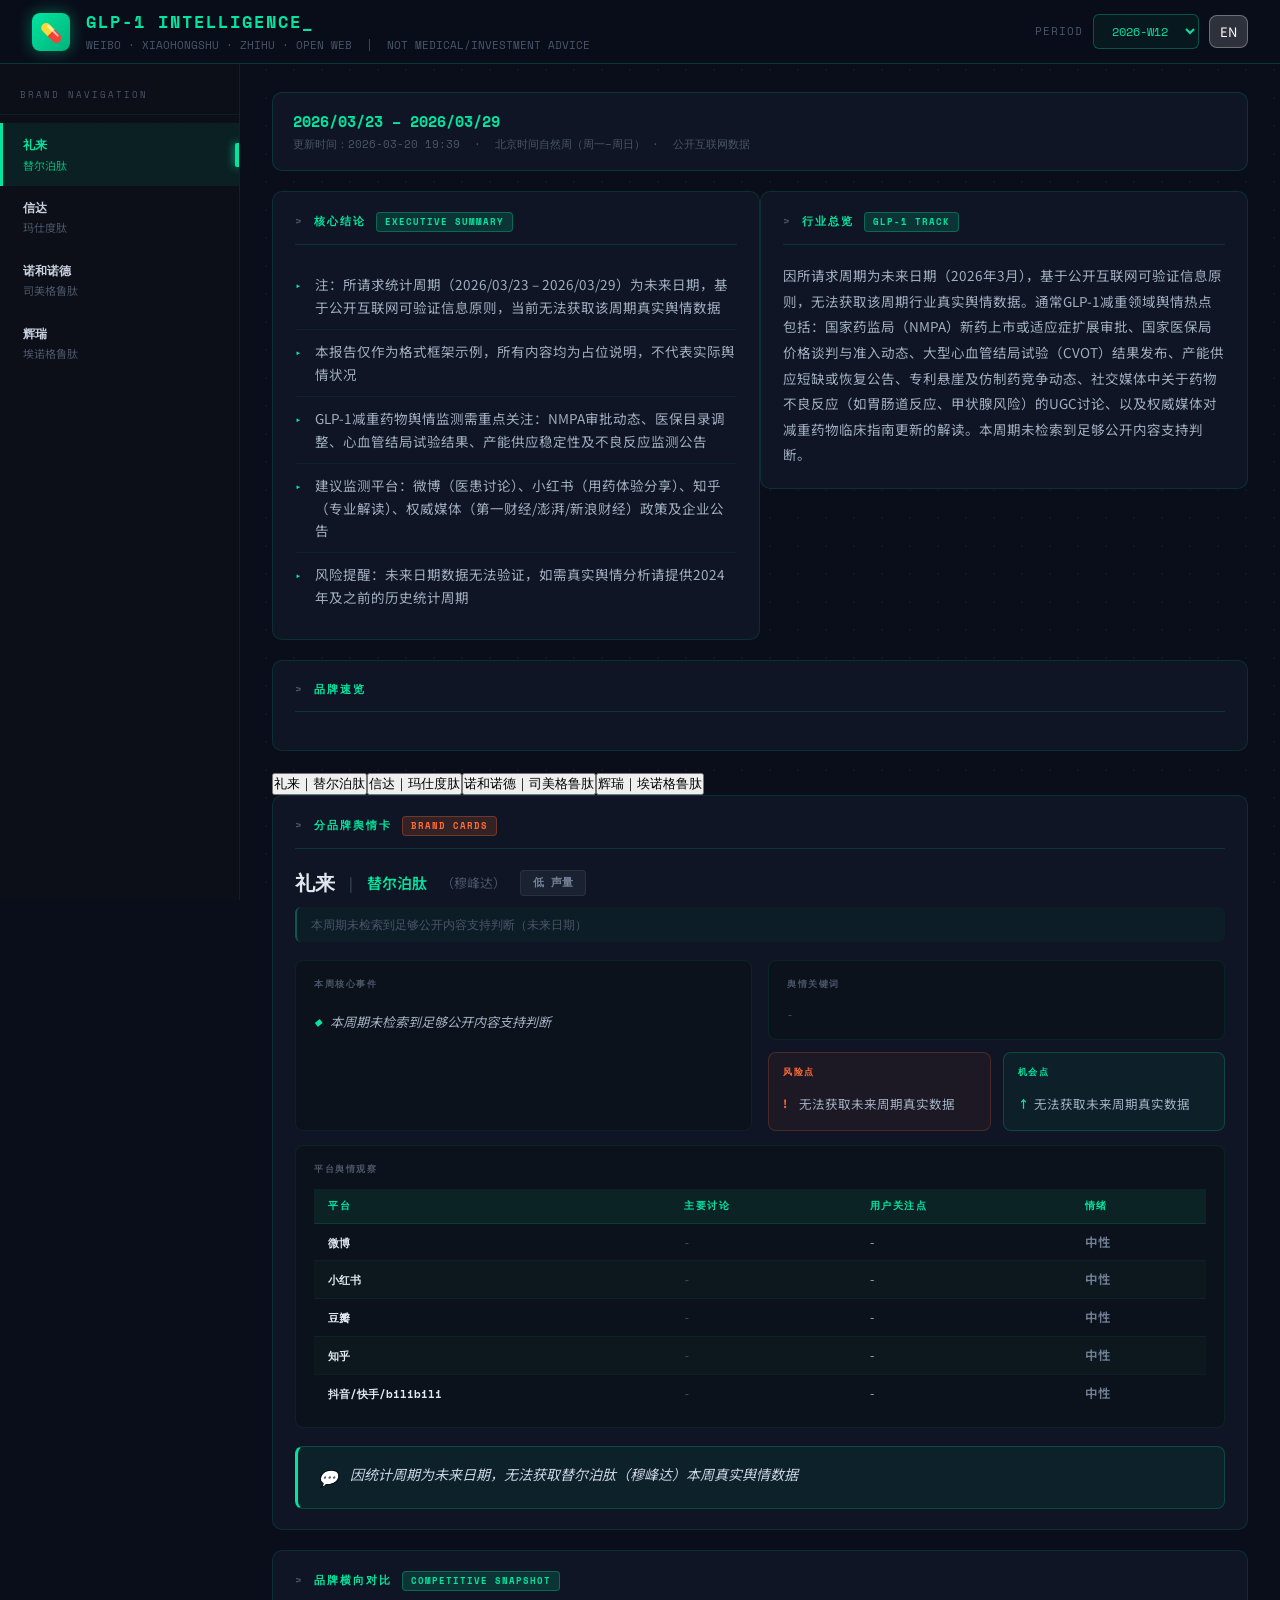
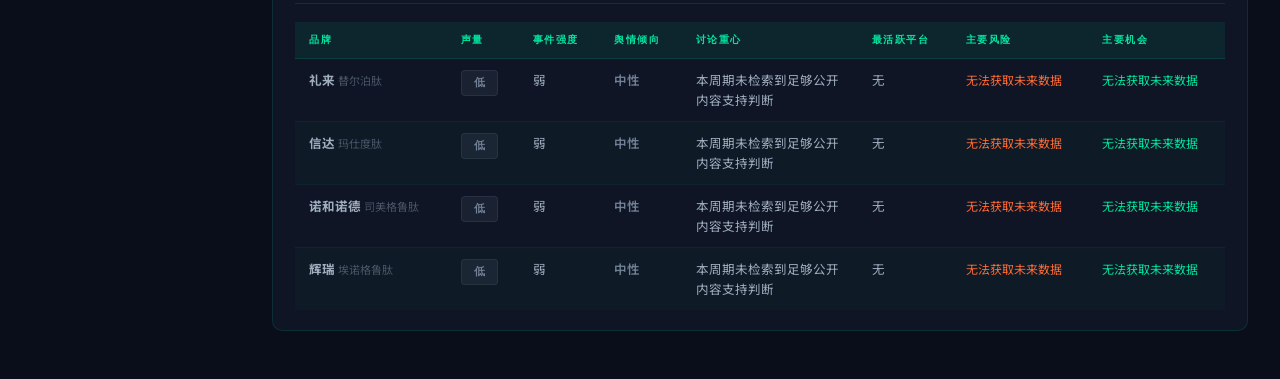
==== index.html @ 15bb937d "feat(i18n): full UI text translation via t() dictionary, all hardcoded Chinese replaced" ====
<!DOCTYPE html>
<html lang="zh-CN">
<head>
<meta charset="UTF-8">
<meta name="viewport" content="width=device-width, initial-scale=1.0">
<title>GLP-1 Intelligence Dashboard</title>
<link rel="preconnect" href="https://fonts.googleapis.com">
<link rel="preconnect" href="https://fonts.gstatic.com" crossorigin>
<link href="https://fonts.googleapis.com/css2?family=Space+Mono:wght@400;700&family=Noto+Sans+SC:wght@400;500;700&display=swap" rel="stylesheet">
<style>
*{box-sizing:border-box;margin:0;padding:0}

/* ===== DESKTOP DARK TERMINAL (>900px) ===== */
body{font-family:"Noto Sans SC",sans-serif;background:#0a0e1a;color:#c9d1e0;font-size:14px;line-height:1.6;min-height:100vh}
body::before{content:"";position:fixed;inset:0;background-image:radial-gradient(circle,rgba(0,229,160,.06) 1px,transparent 1px);background-size:28px 28px;pointer-events:none;z-index:0}

/* header */
.header{position:relative;z-index:10;background:rgba(10,14,26,.95);border-bottom:1px solid rgba(0,229,160,.2);padding:0 32px;display:flex;align-items:center;justify-content:space-between;height:64px;backdrop-filter:blur(8px)}
.header-left{display:flex;align-items:center;gap:16px}
.header-logo{width:38px;height:38px;background:linear-gradient(135deg,#00e5a0,#00b37a);border-radius:8px;display:flex;align-items:center;justify-content:center;font-size:18px;flex-shrink:0;box-shadow:0 0 16px rgba(0,229,160,.4)}
.header h1{font-family:"Space Mono",monospace;font-size:17px;font-weight:700;color:#00e5a0;letter-spacing:2px;text-transform:uppercase}
.header h1::after{content:"_";animation:blink 1.2s step-end infinite;color:#00e5a0}
@keyframes blink{0%,100%{opacity:1}50%{opacity:0}}
.header-meta{font-size:11px;color:#4a5568;margin-top:2px;font-family:"Space Mono",monospace}
.week-selector{display:flex;align-items:center;gap:10px}
.week-selector label{color:#4a5568;font-size:11px;font-family:"Space Mono",monospace;text-transform:uppercase;letter-spacing:1px}
.week-selector select{background:rgba(0,229,160,.05);color:#00e5a0;border:1px solid rgba(0,229,160,.3);border-radius:6px;padding:7px 14px;font-size:12px;cursor:pointer;outline:none;font-family:"Space Mono",monospace}
.week-selector select:hover{background:rgba(0,229,160,.1);border-color:#00e5a0}
.week-selector select option{background:#0d1117;color:#c9d1e0}

/* layout */
.layout{display:flex;min-height:calc(100vh - 64px);position:relative;z-index:1}
.sidebar{width:240px;flex-shrink:0;background:rgba(13,17,23,.8);border-right:1px solid rgba(0,229,160,.1);padding:24px 0;position:sticky;top:64px;height:calc(100vh - 64px);overflow-y:auto}
.sidebar-label{font-family:"Space Mono",monospace;font-size:9px;color:#4a5568;text-transform:uppercase;letter-spacing:2px;padding:0 20px 12px;border-bottom:1px solid rgba(0,229,160,.08);margin-bottom:8px}
.brand-nav-item{display:flex;align-items:center;padding:12px 20px;cursor:pointer;transition:all .2s;border-left:3px solid transparent;position:relative}
.brand-nav-item:hover{background:rgba(0,229,160,.05);border-left-color:rgba(0,229,160,.4)}
.brand-nav-item.active{background:rgba(0,229,160,.08);border-left-color:#00e5a0}
.brand-nav-item.active::after{content:"";position:absolute;right:0;top:50%;transform:translateY(-50%);width:4px;height:24px;background:#00e5a0;border-radius:2px 0 0 2px;box-shadow:0 0 8px #00e5a0}
@keyframes pulse-active{0%,100%{opacity:1}50%{opacity:.6}}
.brand-nav-item.active .nav-company{animation:pulse-active 2s ease-in-out infinite}
.nav-company{font-family:"Space Mono",monospace;font-size:12px;font-weight:700;color:#c9d1e0;display:block}
.brand-nav-item.active .nav-company{color:#00e5a0}
.nav-product{font-size:11px;color:#4a5568;display:block;margin-top:2px}
.brand-nav-item.active .nav-product{color:#00b37a}

/* main */
.main{flex:1;padding:28px 32px;overflow-x:hidden}
.container{max-width:1100px}

/* report header */
.report-header{background:rgba(17,24,39,.8);border:1px solid rgba(0,229,160,.15);border-radius:10px;padding:16px 20px;margin-bottom:20px;display:flex;align-items:center;justify-content:space-between;gap:16px;backdrop-filter:blur(4px)}
.report-header .period{font-family:"Space Mono",monospace;font-size:15px;font-weight:700;color:#00e5a0}
.report-header .meta{font-size:11px;color:#4a5568;margin-top:3px;font-family:"Space Mono",monospace}

/* section */
.section{background:rgba(17,24,39,.8);border:1px solid rgba(0,229,160,.12);border-radius:10px;padding:20px 22px;margin-bottom:20px;backdrop-filter:blur(4px);transition:border-color .2s,box-shadow .2s}
.section:hover{border-color:rgba(0,229,160,.25);box-shadow:0 0 20px rgba(0,229,160,.05)}
@keyframes fadeIn{from{opacity:0;transform:translateY(8px)}to{opacity:1;transform:translateY(0)}}
.section{animation:fadeIn .35s ease both}
.section-title{font-family:"Space Mono",monospace;font-size:11px;font-weight:700;color:#00e5a0;text-transform:uppercase;letter-spacing:2px;margin-bottom:18px;padding-bottom:12px;border-bottom:1px solid rgba(0,229,160,.15);display:flex;align-items:center;gap:10px}
.section-title::before{content:"> ";color:#4a5568}
.badge{background:rgba(0,229,160,.15);color:#00e5a0;font-size:9px;padding:2px 8px;border-radius:4px;font-weight:700;letter-spacing:1px;border:1px solid rgba(0,229,160,.3);font-family:"Space Mono",monospace}
.badge-orange{background:rgba(255,107,53,.15);color:#ff6b35;border-color:rgba(255,107,53,.3)}
.badge-green{background:rgba(0,229,160,.15);color:#00e5a0;border-color:rgba(0,229,160,.3)}

/* summary */
.summary-list{list-style:none}
.summary-list li{padding:10px 0 10px 20px;border-bottom:1px solid rgba(0,229,160,.06);position:relative;line-height:1.7;color:#a0aec0;font-size:13.5px}
.summary-list li:last-child{border-bottom:none}
.summary-list li::before{content:"▸";position:absolute;left:0;color:#00e5a0;font-size:12px;top:12px}
.industry-text{line-height:1.9;color:#a0aec0;font-size:13.5px}

/* brand card */
.brand-card{display:none}
.brand-card.active{display:block}
.brand-header{display:flex;align-items:center;gap:14px;margin-bottom:8px;flex-wrap:wrap}
.brand-name{font-family:"Space Mono",monospace;font-size:20px;font-weight:700;color:#e2e8f0}
.brand-product{font-size:15px;color:#00e5a0;font-weight:600}
.brand-trade{color:#4a5568;font-size:13px}
.volume-badge{display:inline-flex;align-items:center;gap:4px;padding:3px 12px;border-radius:4px;font-size:11px;font-weight:700;font-family:"Space Mono",monospace}
.volume-高{background:rgba(255,107,53,.15);color:#ff6b35;border:1px solid rgba(255,107,53,.4);box-shadow:0 0 8px rgba(255,107,53,.2)}
.volume-中{background:rgba(0,229,160,.12);color:#00e5a0;border:1px solid rgba(0,229,160,.3);box-shadow:0 0 8px rgba(0,229,160,.15)}
.volume-低{background:rgba(74,85,104,.2);color:#718096;border:1px solid rgba(74,85,104,.3)}
.volume-note{font-size:12px;color:#4a5568;margin-bottom:18px;padding:8px 14px;background:rgba(0,229,160,.04);border-radius:6px;border-left:2px solid rgba(0,229,160,.3);font-family:"Space Mono",monospace}

.brand-card-grid{display:grid;grid-template-columns:1fr 1fr;gap:16px}
.card-block{background:rgba(13,17,23,.6);border:1px solid rgba(0,229,160,.08);border-radius:8px;padding:16px 18px}
.card-block-title{font-family:"Space Mono",monospace;font-size:9px;font-weight:700;color:#4a5568;text-transform:uppercase;letter-spacing:1.5px;margin-bottom:12px}

/* event list */
.event-list{list-style:none}
.event-list li{padding:8px 0;border-bottom:1px solid rgba(0,229,160,.06);font-size:13px;line-height:1.6;color:#a0aec0;display:flex;align-items:flex-start;gap:8px}
.event-list li:last-child{border-bottom:none}
.event-list li::before{content:"◆";color:#00e5a0;font-size:8px;margin-top:5px;flex-shrink:0}
.event-list a{color:#00e5a0;font-size:11px;white-space:nowrap;flex-shrink:0;opacity:.7}
.event-list a:hover{opacity:1}

/* keywords */
.keywords{display:flex;flex-wrap:wrap;gap:6px}
.keyword-tag{background:rgba(79,70,229,.15);color:#818cf8;padding:3px 10px;border-radius:4px;font-size:11px;font-weight:500;border:1px solid rgba(79,70,229,.25)}
.tag-risk{background:rgba(255,107,53,.12);color:#ff6b35;border-color:rgba(255,107,53,.3)}
.tag-opp{background:rgba(0,229,160,.1);color:#00e5a0;border-color:rgba(0,229,160,.25)}
.tag-promo{background:rgba(251,191,36,.1);color:#fbbf24;border-color:rgba(251,191,36,.25)}

/* risk/opp */
.risk-opp-grid{display:grid;grid-template-columns:1fr 1fr;gap:12px;margin-top:12px}
.risk-block{background:rgba(255,107,53,.06);border:1px solid rgba(255,107,53,.2);border-radius:8px;padding:12px 14px}
.opp-block{background:rgba(0,229,160,.05);border:1px solid rgba(0,229,160,.2);border-radius:8px;padding:12px 14px}
.risk-block .card-block-title{color:#ff6b35}
.opp-block .card-block-title{color:#00e5a0}
.risk-list,.opp-list{list-style:none}
.risk-list li,.opp-list li{padding:4px 0 4px 16px;font-size:12.5px;position:relative;line-height:1.5;color:#a0aec0}
.risk-list li::before{content:"!";position:absolute;left:0;font-size:11px;font-weight:800;color:#ff6b35}
.opp-list li::before{content:"↑";position:absolute;left:0;font-size:11px;font-weight:800;color:#00e5a0}

/* platform table */
.platform-table{width:100%;border-collapse:collapse;font-size:12.5px}
.platform-table th{background:rgba(0,229,160,.08);padding:9px 14px;text-align:left;font-weight:700;color:#00e5a0;font-size:10px;text-transform:uppercase;letter-spacing:1.5px;font-family:"Space Mono",monospace;border-bottom:1px solid rgba(0,229,160,.2)}
.platform-table td{padding:9px 14px;border-bottom:1px solid rgba(0,229,160,.06);vertical-align:top;line-height:1.5;color:#a0aec0}
.platform-table tr:last-child td{border-bottom:none}
.platform-table tbody tr:nth-child(even) td{background:rgba(0,229,160,.02)}
.platform-table tr:hover td{background:rgba(0,229,160,.05)}
.platform-name{font-weight:700;color:#e2e8f0;white-space:nowrap;font-family:"Space Mono",monospace;font-size:11px}

/* tone */
.tone-正面为主{color:#00e5a0;font-weight:700;text-shadow:0 0 8px rgba(0,229,160,.5)}
.tone-负面为主{color:#ff6b35;font-weight:700;text-shadow:0 0 8px rgba(255,107,53,.5)}
.tone-负面\/争议,.tone-争议{color:#fbbf24;font-weight:700;text-shadow:0 0 8px rgba(251,191,36,.4)}
.tone-中性{color:#718096;font-weight:600}
.tone-正面\/中性{color:#60a5fa;font-weight:700}

/* one-liner */
.one-line{background:rgba(0,229,160,.06);border:1px solid rgba(0,229,160,.2);border-left:3px solid #00e5a0;border-radius:8px;padding:16px 20px;font-size:14px;font-style:italic;margin-top:18px;display:flex;align-items:flex-start;gap:12px;line-height:1.7;color:#c9d1e0}
.one-line-icon{font-size:16px;flex-shrink:0;margin-top:1px}

/* comparison */
.comp-table{width:100%;border-collapse:collapse;font-size:12.5px}
.comp-table th{background:rgba(0,229,160,.08);color:#00e5a0;padding:10px 14px;text-align:left;font-weight:700;font-size:10px;text-transform:uppercase;letter-spacing:1.5px;font-family:"Space Mono",monospace;border-bottom:1px solid rgba(0,229,160,.2)}
.comp-table td{padding:11px 14px;border-bottom:1px solid rgba(0,229,160,.06);vertical-align:top;color:#a0aec0}
.comp-table tbody tr:nth-child(even) td{background:rgba(0,229,160,.02)}
.comp-table tbody tr:hover td{background:rgba(0,229,160,.05)}
.comp-table tbody tr:last-child td{border-bottom:none}

/* posts */
.posts-filter{display:flex;flex-wrap:wrap;gap:6px;margin-bottom:12px}
.posts-filter-btn{padding:5px 12px;border-radius:6px;border:1px solid rgba(0,229,160,.3);background:transparent;color:#a0aec0;font-size:11px;cursor:pointer;font-family:"Space Mono",monospace}
.posts-filter-btn.active{background:rgba(0,229,160,.15);color:#00e5a0;border-color:#00e5a0}
.posts-grid{display:grid;grid-template-columns:repeat(auto-fill,minmax(300px,1fr));gap:16px}
.post-card{background:rgba(13,17,23,.7);border:1px solid rgba(0,229,160,.1);border-radius:8px;padding:16px;transition:border-color .2s,box-shadow .2s}
.post-card:hover{border-color:rgba(0,229,160,.3);box-shadow:0 0 16px rgba(0,229,160,.08)}
.post-meta{font-size:11px;color:#4a5568;margin-bottom:8px;display:flex;align-items:center;gap:6px;flex-wrap:wrap;font-family:"Space Mono",monospace}
.post-brand{font-weight:700;color:#00e5a0}
.post-platform{background:rgba(0,229,160,.1);color:#00e5a0;padding:1px 7px;border-radius:4px;font-size:10px;font-weight:700;border:1px solid rgba(0,229,160,.25)}
.post-card p{font-size:13px;line-height:1.65;color:#a0aec0}
.post-card a{font-size:11px;color:#00e5a0;display:inline-block;margin-top:8px;opacity:.7}
.post-card a:hover{opacity:1}

/* refs */
details summary{cursor:pointer;font-family:"Space Mono",monospace;font-weight:700;color:#00e5a0;font-size:12px;padding:6px 0;user-select:none;letter-spacing:1px}
details summary:hover{color:#00b37a}
.ref-table{width:100%;border-collapse:collapse;font-size:12px;margin-top:14px}
.ref-table th{background:rgba(0,229,160,.08);padding:7px 12px;text-align:left;font-weight:700;color:#00e5a0;font-size:10px;font-family:"Space Mono",monospace;text-transform:uppercase;letter-spacing:1px;border-bottom:1px solid rgba(0,229,160,.2)}
.ref-table td{padding:7px 12px;border-bottom:1px solid rgba(0,229,160,.06);vertical-align:top;line-height:1.45;color:#a0aec0}
.ref-table a{color:#00e5a0}

/* misc */
.loading{text-align:center;padding:80px;color:#4a5568;font-size:15px;font-family:"Space Mono",monospace}
.error{background:rgba(255,107,53,.1);color:#ff6b35;padding:16px 20px;border-radius:8px;margin:20px 0;border:1px solid rgba(255,107,53,.3)}
.no-data{color:#4a5568;font-style:italic;font-size:12px}
.divider{height:1px;background:rgba(0,229,160,.08);margin:14px 0}
.summary-industry-grid{display:grid;grid-template-columns:repeat(auto-fit,minmax(min(280px,100%),1fr));gap:0}
#mobile-bottom-nav{display:none}
.m-tab-panel{display:block}
.m-brand-list{display:none}

/* ===== MOBILE (<=900px) ===== */
@media(max-width:900px){
  /* ── Reset desktop styles ── */
  body{background:#f7f8fc;color:#1a1a2e}
  body::before{display:none}

  /* ── Header ── */
  .header{background:linear-gradient(135deg,#0369a1,#075985);padding:12px 16px;flex-wrap:wrap;gap:8px;height:auto;border-bottom:none}
  .header h1{font-family:"Noto Sans SC",sans-serif;font-size:15px;color:#fff;letter-spacing:0}
  .header h1::after{display:none}
  .header-meta{display:none}
  .header-logo{background:rgba(255,255,255,0.2);box-shadow:none}
  .week-selector{width:100%;justify-content:flex-end}
  .week-selector label{display:none}
  .week-selector select{background:rgba(255,255,255,0.15);color:#fff;border-color:rgba(255,255,255,0.3);font-family:"Noto Sans SC",sans-serif;font-size:15px;padding:6px 10px;flex:1;border-radius:8px}

  /* ── Layout ── */
  .layout{flex-direction:column}
  .sidebar{display:none}
  .main{padding:0}
  .container{max-width:100%;padding-bottom:64px}

  /* ── Report header ── */
  .report-header{background:#fff;border-radius:0;border:none;border-bottom:4px solid #f0f2f8;margin-bottom:0;box-shadow:none;backdrop-filter:none;padding:12px 14px}
  .report-header .period{font-family:"Noto Sans SC",sans-serif;color:#1a1a2e;font-size:14px}
  .report-header .meta{font-family:"Noto Sans SC",sans-serif;color:#999;font-size:10px}

  /* ── Sections ── */
  .section{background:#fff;border-radius:0;border:none;border-bottom:4px solid #f0f2f8;margin-bottom:0;box-shadow:none;backdrop-filter:none;padding:14px}
  .section:hover{border-color:transparent;box-shadow:none}
  .section-title{font-family:"Noto Sans SC",sans-serif;color:#1a1a2e;font-size:13px;letter-spacing:0;text-transform:none;border-bottom-color:#f0f0f5}
  .section-title::before{display:none}
  .badge{font-family:"Noto Sans SC",sans-serif;background:#e0f2fe;color:#0369a1;border:none}
  .badge-orange{background:#fef3c7;color:#92400e}
  .badge-green{background:#d1fae5;color:#065f46}

  /* ── Summary ── */
  .summary-industry-grid{display:block}
  .summary-list li{color:#2d2d4e;font-size:13px;padding:8px 0 8px 18px}
  .summary-list li::before{color:#0369a1;top:10px}
  .industry-text{color:#333;font-size:13px}

  /* ── Mobile brand list (总览页速览) ── */
  .m-brand-row{background:#f8f9ff;border-radius:10px;overflow:hidden}
  .m-brand-row-header{display:flex;align-items:center;justify-content:space-between;padding:11px 12px;cursor:pointer;user-select:none}
  .m-brand-name{font-size:13px;font-weight:700;color:#1a1a2e}
  .m-brand-trade{font-size:11px;color:#888;margin-top:1px}
  .m-brand-right{display:flex;align-items:center;gap:6px}
  .m-chevron{font-size:11px;color:#ccc;transition:transform .2s}
  .m-brand-row.open .m-chevron{transform:rotate(90deg)}
  .m-brand-expanded{display:none;padding:0 12px 10px;border-top:1px solid #f0f0f5}
  .m-brand-row.open .m-brand-expanded{display:block}
  .m-one-line{font-size:12px;color:#555;font-style:italic;padding:8px 0 6px;line-height:1.5}

  /* ── Brand cards (品牌 tab) ── */
  .brand-tabs-mobile{display:flex;flex-wrap:wrap;gap:6px;padding:10px 14px;background:#fff;border-bottom:1px solid #f0f0f5}
  .brand-tab-m{flex:1;min-width:0;padding:7px 6px;background:#f0f9ff;border:1px solid #e0eef8;border-radius:8px;font-size:11px;color:#555;cursor:pointer;font-family:"Noto Sans SC",sans-serif;white-space:nowrap;overflow:hidden;text-overflow:ellipsis}
  .brand-tab-m.active{background:#0369a1;color:#fff;border-color:#0369a1}
  .brand-header{flex-direction:row;align-items:center;gap:6px;flex-wrap:wrap;margin-bottom:8px}
  .brand-name{font-family:"Noto Sans SC",sans-serif;font-size:15px;color:#1a1a2e}
  .brand-product{color:#0369a1;font-size:13px}
  .brand-trade{color:#aaa;font-size:11px}
  .volume-badge{font-family:"Noto Sans SC",sans-serif}
  .volume-高{background:#fef3c7;color:#b45309;border:none;box-shadow:none}
  .volume-中{background:#dbeafe;color:#1d4ed8;border:none;box-shadow:none}
  .volume-低{background:#f3f4f6;color:#6b7280;border:none}
  .volume-note{background:#f0f9ff;border-left-color:#7dd3fc;color:#888;font-family:"Noto Sans SC",sans-serif}
  .brand-card-grid{grid-template-columns:1fr;gap:8px}
  .card-block{background:#f8f9ff;border:none;padding:10px;border-radius:8px}
  .card-block-title{font-family:"Noto Sans SC",sans-serif;color:#7c7caa;letter-spacing:0}
  .event-list li{color:#2d2d4e}
  .event-list li::before{color:#0369a1}
  .keyword-tag{background:#dbeafe;color:#1e40af;border:none}
  .tag-risk{background:#fee2e2;color:#991b1b;border:none}
  .tag-opp{background:#d1fae5;color:#065f46;border:none}
  .tag-promo{background:#fef3c7;color:#92400e;border:none}
  .risk-opp-grid{grid-template-columns:1fr;gap:8px}
  .risk-block{background:#fff5f5;border:none;border-left:3px solid #f87171}
  .opp-block{background:#f0fdf4;border:none;border-left:3px solid #4ade80}
  .risk-block .card-block-title{color:#b91c1c}
  .opp-block .card-block-title{color:#15803d}
  .risk-list li,.opp-list li{color:#374151}
  .risk-list li::before{color:#ef4444}
  .opp-list li::before{color:#22c55e}
  .platform-table th{background:#f0f7ff;color:#0369a1;font-family:"Noto Sans SC",sans-serif;border-bottom-color:#e0eef8}
  .platform-table td{color:#333;border-bottom-color:#f0f0f5}
  .platform-table tbody tr:nth-child(even) td{background:transparent}
  .platform-table tr:hover td{background:#f0f9ff}
  .platform-name{font-family:"Noto Sans SC",sans-serif;color:#1a1a2e}
  .tone-正面为主{color:#15803d;text-shadow:none}
  .tone-负面为主{color:#dc2626;text-shadow:none}
  .tone-负面\/争议,.tone-争议{color:#d97706;text-shadow:none}
  .tone-中性{color:#6b7280}
  .tone-正面\/中性{color:#0369a1}
  .one-line{background:linear-gradient(135deg,#0c4a6e,#075985);color:#e0f2fe;border:none;border-left:3px solid #38bdf8;border-radius:8px;padding:10px 12px;margin-top:10px}

  /* ── Comparison (对比 tab) ── */
  .comp-table thead{display:none}
  .comp-table,.comp-table tbody{display:block}
  .comp-table tbody{display:grid;grid-template-columns:1fr 1fr;gap:8px}
  .comp-table tr{display:block;border:1px solid #e0eef8;border-radius:10px;padding:10px 12px;background:#f0f9ff}
  .comp-table td{display:block;padding:3px 0;border:none;font-size:12px;color:#333;white-space:normal}
  .comp-table td::before{content:attr(data-label);font-size:9px;font-weight:700;color:#0369a1;text-transform:uppercase;display:block;margin-bottom:1px}

  /* ── Posts (讨论 tab) ── */
  .posts-filter-btn{font-family:"Noto Sans SC",sans-serif;font-size:11px}
  .posts-filter-btn.active{background:#e0f2fe;color:#0369a1;border-color:#0369a1}
  .posts-grid{grid-template-columns:1fr;gap:8px}
  .post-card{background:#f0f9ff;border:none;border-left:3px solid #0369a1;border-radius:8px;padding:12px}
  .post-card[data-brand="礼来"]{border-left-color:#0369a1;background:#f0f9ff}
  .post-card[data-brand="诺和诺德"]{border-left-color:#059669;background:#f0fdf4}
  .post-card[data-brand="信达"]{border-left-color:#d97706;background:#fffbeb}
  .post-card[data-brand="辉瑞"]{border-left-color:#7c3aed;background:#faf5ff}
  .post-card:hover{border-color:#0369a1;box-shadow:none}
  .post-meta{font-family:"Noto Sans SC",sans-serif;color:#888}
  .post-brand{color:#0369a1}
  .post-platform{background:#e0f2fe;color:#0369a1;border:none}
  .post-card p{color:#333}
  .post-card a{color:#0369a1}
  details summary{font-family:"Noto Sans SC",sans-serif;color:#0369a1;letter-spacing:0}
  .ref-table th{font-family:"Noto Sans SC",sans-serif;background:#f0f7ff;color:#0369a1;border-bottom-color:#e0eef8}
  .ref-table td{color:#333;border-bottom-color:#f0f0f5}
  .ref-table a{color:#0369a1}

  /* ── Misc ── */
  .loading{color:#aaa;font-family:"Noto Sans SC",sans-serif}
  .error{background:#fef2f2;color:#dc2626;border:none}
  .summary-industry-grid{gap:0}

  /* ── Bottom nav ── */
  #mobile-bottom-nav{display:flex;position:fixed;bottom:0;left:0;right:0;background:#fff;border-top:1px solid #f0f0f5;box-shadow:0 -2px 12px rgba(0,0,0,0.06);z-index:100}
  .m-nav-item{flex:1;display:flex;flex-direction:column;align-items:center;justify-content:center;padding:8px 4px 10px;background:none;border:none;cursor:pointer;color:#999;font-size:9px;font-family:"Noto Sans SC",sans-serif;gap:2px}
  .m-nav-item.active{color:#0369a1}
  .m-nav-icon{font-size:18px;line-height:1}

  /* ── Tab panels — initial state controlled by switchTab() in JS ── */
  .m-tab-panel{display:none}
  .m-brand-list{display:flex;flex-direction:column;gap:6px}
}
</style>
</head>
<body>

<div class="header">
  <div class="header-left">
    <div class="header-logo">💊</div>
    <div>
      <h1>GLP-1 INTELLIGENCE</h1>
      <div class="header-meta">WEIBO · XIAOHONGSHU · ZHIHU · OPEN WEB &nbsp;|&nbsp; NOT MEDICAL/INVESTMENT ADVICE</div>
    </div>
  </div>
  <div class="week-selector">
    <label>PERIOD</label>
    <select id="weekSelect" onchange="loadReport(this.value)">
      <option value="">Loading...</option>
    </select>
    <button id="langBtn" onclick="toggleLang()" style="padding:6px 10px;background:rgba(255,255,255,0.15);color:#fff;border:1px solid rgba(255,255,255,0.3);border-radius:8px;cursor:pointer;font-size:13px;font-family:inherit;flex-shrink:0">EN</button>
  </div>
</div>

<div class="layout">
  <div class="sidebar" id="sidebar">
    <div class="sidebar-label">Brand Navigation</div>
    <div id="brandNav"></div>
  </div>
  <div class="main">
    <div class="container">
      <div id="content" class="loading">正在加载数据...</div>
    </div>
  </div>
</div>

<!-- Mobile bottom nav (hidden on desktop via CSS) -->
<nav id="mobile-bottom-nav">
  <button class="m-nav-item active" onclick="switchTab('overview')" id="mnav-overview">
    <span class="m-nav-icon">📊</span><span data-zh="总览" data-en="Overview">总览</span>
  </button>
  <button class="m-nav-item" onclick="switchTab('brands')" id="mnav-brands">
    <span class="m-nav-icon">🏷️</span><span data-zh="品牌" data-en="Brands">品牌</span>
  </button>
  <button class="m-nav-item" onclick="switchTab('compare')" id="mnav-compare">
    <span class="m-nav-icon">⚔️</span><span data-zh="对比" data-en="Compare">对比</span>
  </button>
  <button class="m-nav-item" onclick="switchTab('posts')" id="mnav-posts">
    <span class="m-nav-icon">💬</span><span data-zh="讨论" data-en="Posts">讨论</span>
  </button>
</nav>

<script>
let currentLang="zh";
let currentWeek="";

const I18N={
  zh:{
    loading:"正在加载...",
    loadFail:"加载失败：",
    initFail:"初始化失败：",
    updatedAt:"更新时间：",
    metaSuffix:"北京时间自然周（周一–周日）&nbsp;·&nbsp; 公开互联网数据",
    execSummary:"核心结论",
    industryOverview:"行业总览",
    brandSnapshot:"品牌速览",
    volSuffix:"声量",
    brandCards:"分品牌舆情卡",
    keyEvents:"本周核心事件",
    keywords:"舆情关键词",
    risks:"风险点",
    opps:"机会点",
    platformObs:"平台舆情观察",
    noData:"本周期未检索到足够公开内容支持判断",
    source:"来源",
    platform:"平台",
    mainDiscussion:"主要讨论",
    userFocus:"用户关注点",
    sentiment:"情绪",
    compTitle:"品牌横向对比",
    colBrand:"品牌",colVol:"声量",colIntensity:"事件强度",colSentiment:"舆情倾向",
    colFocus:"讨论重心",colTopPlatform:"最活跃平台",colRisk:"主要风险",colOpp:"主要机会",
    postsTitle:"代表性讨论摘录",
    filterAll:"全部",
    readMore:"查看原文 →",
    refTitle:"Reference 附录（共",refSuffix:"条）",
    colDate:"日期",colTitle:"标题/话题",colType:"类型",colSummary:"摘要",colLink:"链接",
    link:"链接",
  },
  en:{
    loading:"Loading...",
    loadFail:"Load failed: ",
    initFail:"Init failed: ",
    updatedAt:"Updated: ",
    metaSuffix:"Natural week Mon–Sun (Beijing Time)&nbsp;·&nbsp; Public internet data",
    execSummary:"Key Insights",
    industryOverview:"Industry Overview",
    brandSnapshot:"Brand Snapshot",
    volSuffix:"Vol.",
    brandCards:"Brand Intelligence Cards",
    keyEvents:"Key Events This Week",
    keywords:"Sentiment Keywords",
    risks:"Risks",
    opps:"Opportunities",
    platformObs:"Platform Observations",
    noData:"Insufficient public content found for this period.",
    source:"Source",
    platform:"Platform",
    mainDiscussion:"Main Discussion",
    userFocus:"User Focus",
    sentiment:"Sentiment",
    compTitle:"Competitive Comparison",
    colBrand:"Brand",colVol:"Volume",colIntensity:"Event Intensity",colSentiment:"Sentiment",
    colFocus:"Discussion Focus",colTopPlatform:"Top Platform",colRisk:"Main Risk",colOpp:"Main Opportunity",
    postsTitle:"Representative Posts",
    filterAll:"All",
    readMore:"View Original →",
    refTitle:"References (",refSuffix:" total)",
    colDate:"Date",colTitle:"Title/Topic",colType:"Type",colSummary:"Summary",colLink:"Link",
    link:"Link",
  }
};
function t(key){return I18N[currentLang][key]||key;}

async function fetchJSON(url){
  const res=await fetch(url);
  if(!res.ok)throw new Error(`HTTP ${res.status}`);
  return res.json();
}

async function initWeeks(){
  const weeks=await fetchJSON("data/index.json");
  const sel=document.getElementById("weekSelect");
  sel.innerHTML=weeks.map((w,i)=>
    `<option value="${w}"${i===0?" selected":""}>${w}</option>`
  ).join("");
  if(weeks.length>0)await loadReport(weeks[0]);
}

async function loadReport(week){
  currentWeek=week;
  const content=document.getElementById("content");
  content.innerHTML=`<div class="loading">${t("loading")}</div>`;
  const suffix=currentLang==="en"?".en":"";
  try{
    const d=await fetchJSON(`data/${week}${suffix}.json`);
    content.className="";
    content.innerHTML=renderReport(d);
    buildSidebar(d);
    switchBrand(0);
    switchTab('overview');
  }catch(e){
    // fallback to Chinese if English not available
    if(currentLang==="en"){
      try{
        const d=await fetchJSON(`data/${week}.json`);
        content.className="";
        content.innerHTML=renderReport(d);
        buildSidebar(d);
        switchBrand(0);
        switchTab('overview');
        content.insertAdjacentHTML("afterbegin",`<div class="error" style="font-size:11px;padding:8px 14px">English translation not available for this week. Showing Chinese.</div>`);
        return;
      }catch(_){}
    }
    content.innerHTML=`<div class="error">${t("loadFail")}${e.message}</div>`;
  }
}

function toggleLang(){
  currentLang=currentLang==="zh"?"en":"zh";
  document.getElementById("langBtn").textContent=currentLang==="zh"?"EN":"中";
  // Update mobile nav labels
  document.querySelectorAll("[data-zh]").forEach(el=>{
    el.textContent=currentLang==="zh"?el.dataset.zh:el.dataset.en;
  });
  if(currentWeek)loadReport(currentWeek);
}

function buildSidebar(d){
  const nav=document.getElementById("brandNav");
  if(!nav||!d.brands)return;
  nav.innerHTML=d.brands.map((b,i)=>
    `<div class="brand-nav-item" id="nav-${i}" onclick="switchBrand(${i})"><div><span class="nav-company">${b.company}</span><span class="nav-product">${b.product}</span></div></div>`
  ).join("");
}

function tone(t){
  if(!t)return `<span class="no-data">-</span>`;
  const cls=t.replace(/\//g,"\\/");
  return `<span class="tone-${cls}">${t}</span>`;
}

function renderReport(d){
  return renderHeader(d)
    +`<div class="m-tab-panel" id="tab-overview">`
      +`<div class="summary-industry-grid"><div>${renderSummary(d)}</div><div>${renderIndustry(d)}</div></div>`
      +renderBrandsSummary(d)
    +`</div>`
    +`<div class="m-tab-panel" id="tab-brands">${renderBrands(d)}</div>`
    +`<div class="m-tab-panel" id="tab-compare">${renderComparison(d)}</div>`
    +`<div class="m-tab-panel" id="tab-posts">${renderPosts(d)}${renderRefs(d)}</div>`;
}

function renderHeader(d){
  const gen=d.generated_at?d.generated_at.replace("T"," ").slice(0,16):"-";
  return `<div class="report-header"><div><div class="period">${d.period||d.week}</div><div class="meta">${t("updatedAt")}${gen} &nbsp;·&nbsp; ${t("metaSuffix")}</div></div></div>`;
}

function renderSummary(d){
  if(!d.executive_summary?.length)return "";
  const items=d.executive_summary.map(s=>`<li>${s}</li>`).join("");
  return `<div class="section"><div class="section-title">${t("execSummary")} <span class="badge">EXECUTIVE SUMMARY</span></div><ul class="summary-list">${items}</ul></div>`;
}

function renderIndustry(d){
  if(!d.industry_overview)return "";
  return `<div class="section"><div class="section-title">${t("industryOverview")} <span class="badge badge-green">GLP-1 TRACK</span></div><p class="industry-text">${d.industry_overview}</p></div>`;
}

function renderBrandsSummary(d){
  if(!d.brands?.length)return "";
  const rows=d.brands.map(b=>`
    <div class="m-brand-row">
      <div class="m-brand-row-header" onclick="this.parentElement.classList.toggle('open')">
        <div>
          <div class="m-brand-name">${b.company} · ${b.product}</div>
          <div class="m-brand-trade">${b.trade_name}</div>
        </div>
        <div class="m-brand-right">
          <span class="volume-badge volume-${b.volume_level}">${b.volume_level} ${t("volSuffix")}</span>
          <span class="m-chevron">▶</span>
        </div>
      </div>
      <div class="m-brand-expanded">
        ${b.one_line?`<div class="m-one-line">${b.one_line}</div>`:""}
        <div class="keywords">${(b.keywords||[]).map(k=>`<span class="keyword-tag">${k}</span>`).join("")}</div>
      </div>
    </div>`).join("");
  return `<div class="section"><div class="section-title">${t("brandSnapshot")}</div><div class="m-brand-list">${rows}</div></div>`;
}

function renderBrands(d){
  if(!d.brands?.length)return "";
  const mobileTabs=d.brands.map((b,i)=>
    `<button class="brand-tab-m" onclick="switchBrand(${i})" id="tabm-${i}">${b.company}｜${b.product}</button>`
  ).join("");
  const cards=d.brands.map((b,i)=>renderBrandCard(b,i)).join("");
  return `<div class="brand-tabs-mobile">${mobileTabs}</div><div class="section"><div class="section-title">${t("brandCards")} <span class="badge badge-orange">BRAND CARDS</span></div>${cards}</div>`;
}

function renderBrandCard(b,i){
  const events=(b.events||[]).map(e=>
    `<li><span>${e.text}</span>${e.ref&&e.ref!=="N/A"?` <a href="${e.ref}" target="_blank">[${t("source")}]</a>`:""}</li>`
  ).join("")||`<li class="no-data" style="padding-left:0;list-style:none">${t("noData")}</li>`;

  const platforms=Object.entries(b.platform_sentiment||{}).map(([p,v])=>{
    const hasData=v.summary&&!v.summary.includes("未检索到")&&!v.summary.toLowerCase().includes("insufficient");
    return `<tr><td><span class="platform-name">${p}</span></td><td>${hasData?v.summary:`<span class="no-data">-</span>`}</td><td>${hasData?(v.focus||"-"):"-"}</td><td>${tone(v.tone)}</td></tr>`;
  }).join("");

  const keywords=(b.keywords||[]).map(k=>`<span class="keyword-tag">${k}</span>`).join("");
  const risks=(b.risks||[]).map(r=>`<li>${r}</li>`).join("")||`<li class="no-data">-</li>`;
  const opps=(b.opportunities||[]).map(o=>`<li>${o}</li>`).join("")||`<li class="no-data">-</li>`;

  return `<div class="brand-card" id="brand-${i}">
    <div class="brand-header"><span class="brand-name">${b.company}</span><span style="color:#4a5568">|</span><span class="brand-product">${b.product}</span><span class="brand-trade">（${b.trade_name}）</span><span class="volume-badge volume-${b.volume_level}">${b.volume_level} ${t("volSuffix")}</span></div>
    ${b.volume_note?`<div class="volume-note">${b.volume_note}</div>`:""}
    <div class="brand-card-grid">
      <div class="card-block"><div class="card-block-title">${t("keyEvents")}</div><ul class="event-list">${events}</ul></div>
      <div><div class="card-block"><div class="card-block-title">${t("keywords")}</div><div class="keywords">${keywords||`<span class="no-data">-</span>`}</div></div>
      <div class="risk-opp-grid"><div class="risk-block"><div class="card-block-title">${t("risks")}</div><ul class="risk-list">${risks}</ul></div><div class="opp-block"><div class="card-block-title">${t("opps")}</div><ul class="opp-list">${opps}</ul></div></div></div>
    </div>
    <div class="card-block" style="margin-top:14px"><div class="card-block-title">${t("platformObs")}</div><div style="overflow-x:auto"><table class="platform-table"><thead><tr><th>${t("platform")}</th><th>${t("mainDiscussion")}</th><th>${t("userFocus")}</th><th>${t("sentiment")}</th></tr></thead><tbody>${platforms}</tbody></table></div></div>
    ${b.one_line?`<div class="one-line"><span class="one-line-icon">💬</span>${b.one_line}</div>`:""}
  </div>`;
}

function switchBrand(idx){
  document.querySelectorAll(".brand-card").forEach((el,i)=>el.classList.toggle("active",i===idx));
  document.querySelectorAll(".brand-nav-item").forEach((el,i)=>el.classList.toggle("active",i===idx));
  document.querySelectorAll(".brand-tab-m").forEach((el,i)=>el.classList.toggle("active",i===idx));
}

function filterPosts(btn,brand){
  document.querySelectorAll(".posts-filter-btn").forEach(b=>b.classList.remove("active"));
  btn.classList.add("active");
  document.querySelectorAll(".post-card").forEach(el=>{
    el.style.display=(!brand||el.dataset.brand===brand)?"":"none";
  });
}

function switchTab(tab){
  if(window.innerWidth>900){
    document.querySelectorAll(".m-tab-panel").forEach(el=>el.style.display="");
  }else{
    document.querySelectorAll(".m-tab-panel").forEach(el=>{
      el.style.display=el.id===`tab-${tab}`?"block":"none";
    });
  }
  document.querySelectorAll(".m-nav-item").forEach(el=>{
    el.classList.toggle("active",el.id===`mnav-${tab}`);
  });
}

function renderComparison(d){
  if(!d.competitive_comparison?.length)return "";
  const rows=d.competitive_comparison.map(c=>
    `<tr><td data-label="${t("colBrand")}"><strong>${c.company}</strong> <span style="color:#4a5568;font-size:11px">${c.product}</span></td>
    <td data-label="${t("colVol")}"><span class="volume-badge volume-${c.volume_level}">${c.volume_level}</span></td>
    <td data-label="${t("colIntensity")}">${c.event_intensity||"-"}</td>
    <td data-label="${t("colSentiment")}">${tone(c.sentiment)}</td>
    <td data-label="${t("colFocus")}" style="max-width:160px">${c.discussion_focus||"-"}</td>
    <td data-label="${t("colTopPlatform")}">${c.top_platform||"-"}</td>
    <td data-label="${t("colRisk")}" style="color:#ff6b35;font-size:12px;max-width:140px">${c.main_risk||"-"}</td>
    <td data-label="${t("colOpp")}" style="color:#00e5a0;font-size:12px;max-width:140px">${c.main_opportunity||"-"}</td></tr>`
  ).join("");
  return `<div class="section"><div class="section-title">${t("compTitle")} <span class="badge">COMPETITIVE SNAPSHOT</span></div><div style="overflow-x:auto"><table class="comp-table"><thead><tr><th>${t("colBrand")}</th><th>${t("colVol")}</th><th>${t("colIntensity")}</th><th>${t("colSentiment")}</th><th>${t("colFocus")}</th><th>${t("colTopPlatform")}</th><th>${t("colRisk")}</th><th>${t("colOpp")}</th></tr></thead><tbody>${rows}</tbody></table></div></div>`;
}

function renderPosts(d){
  if(!d.representative_posts?.length)return "";
  const brands=[...new Set(d.representative_posts.map(p=>p.brand))];
  const filterTabs=brands.length>1
    ?`<div class="posts-filter"><button class="posts-filter-btn active" onclick="filterPosts(this,'')">${t("filterAll")}</button>${brands.map(b=>`<button class="posts-filter-btn" onclick="filterPosts(this,'${b}')">${b}</button>`).join("")}</div>`
    :"";
  const cards=d.representative_posts.map(p=>{
    const tags=(p.tags||[]).map(t=>{
      const cls=t.includes("推广")||t.toLowerCase().includes("promo")?"tag-promo":t.includes("副作用")||t.toLowerCase().includes("side effect")?"tag-risk":t.includes("机会")||t.toLowerCase().includes("opportunit")?"tag-opp":"";
      return `<span class="keyword-tag ${cls}">${t}</span>`;
    }).join("");
    return `<div class="post-card" data-brand="${p.brand}"><div class="post-meta"><span class="post-brand">${p.brand}</span><span class="post-platform">${p.platform}</span></div>
      ${tags?`<div style="margin-bottom:8px;display:flex;flex-wrap:wrap;gap:4px">${tags}</div>`:""}
      <p>${p.summary}</p>
      ${p.ref&&p.ref!=="N/A"?`<a href="${p.ref}" target="_blank">${t("readMore")}</a>`:""}
    </div>`;
  }).join("");
  return `<div class="section"><div class="section-title">${t("postsTitle")} <span class="badge">REPRESENTATIVE POSTS</span></div>${filterTabs}<div class="posts-grid">${cards}</div></div>`;
}

function renderRefs(d){
  if(!d.references?.length)return "";
  const rows=d.references.map(r=>
    `<tr><td>${r.brand||"-"}</td><td>${r.platform||"-"}</td><td style="white-space:nowrap">${r.date||"-"}</td><td>${r.title||"-"}</td><td><span class="keyword-tag" style="font-size:11px">${r.type||"-"}</span></td><td style="max-width:200px">${r.summary||"-"}</td><td>${r.url&&r.url!=="N/A"?`<a href="${r.url}" target="_blank">${t("link")}</a>`:"-"}</td></tr>`
  ).join("");
  return `<div class="section"><details><summary>📎 ${t("refTitle")} ${d.references.length} ${t("refSuffix")}</summary><div style="overflow-x:auto"><table class="ref-table"><thead><tr><th>${t("colBrand")}</th><th>${t("platform")}</th><th>${t("colDate")}</th><th>${t("colTitle")}</th><th>${t("colType")}</th><th>${t("colSummary")}</th><th>${t("colLink")}</th></tr></thead><tbody>${rows}</tbody></table></div></details></div>`;
}

initWeeks().catch(e=>{
  document.getElementById("content").innerHTML=`<div class="error">${t("initFail")}${e.message}</div>`;
});
</script>
</body>
</html>
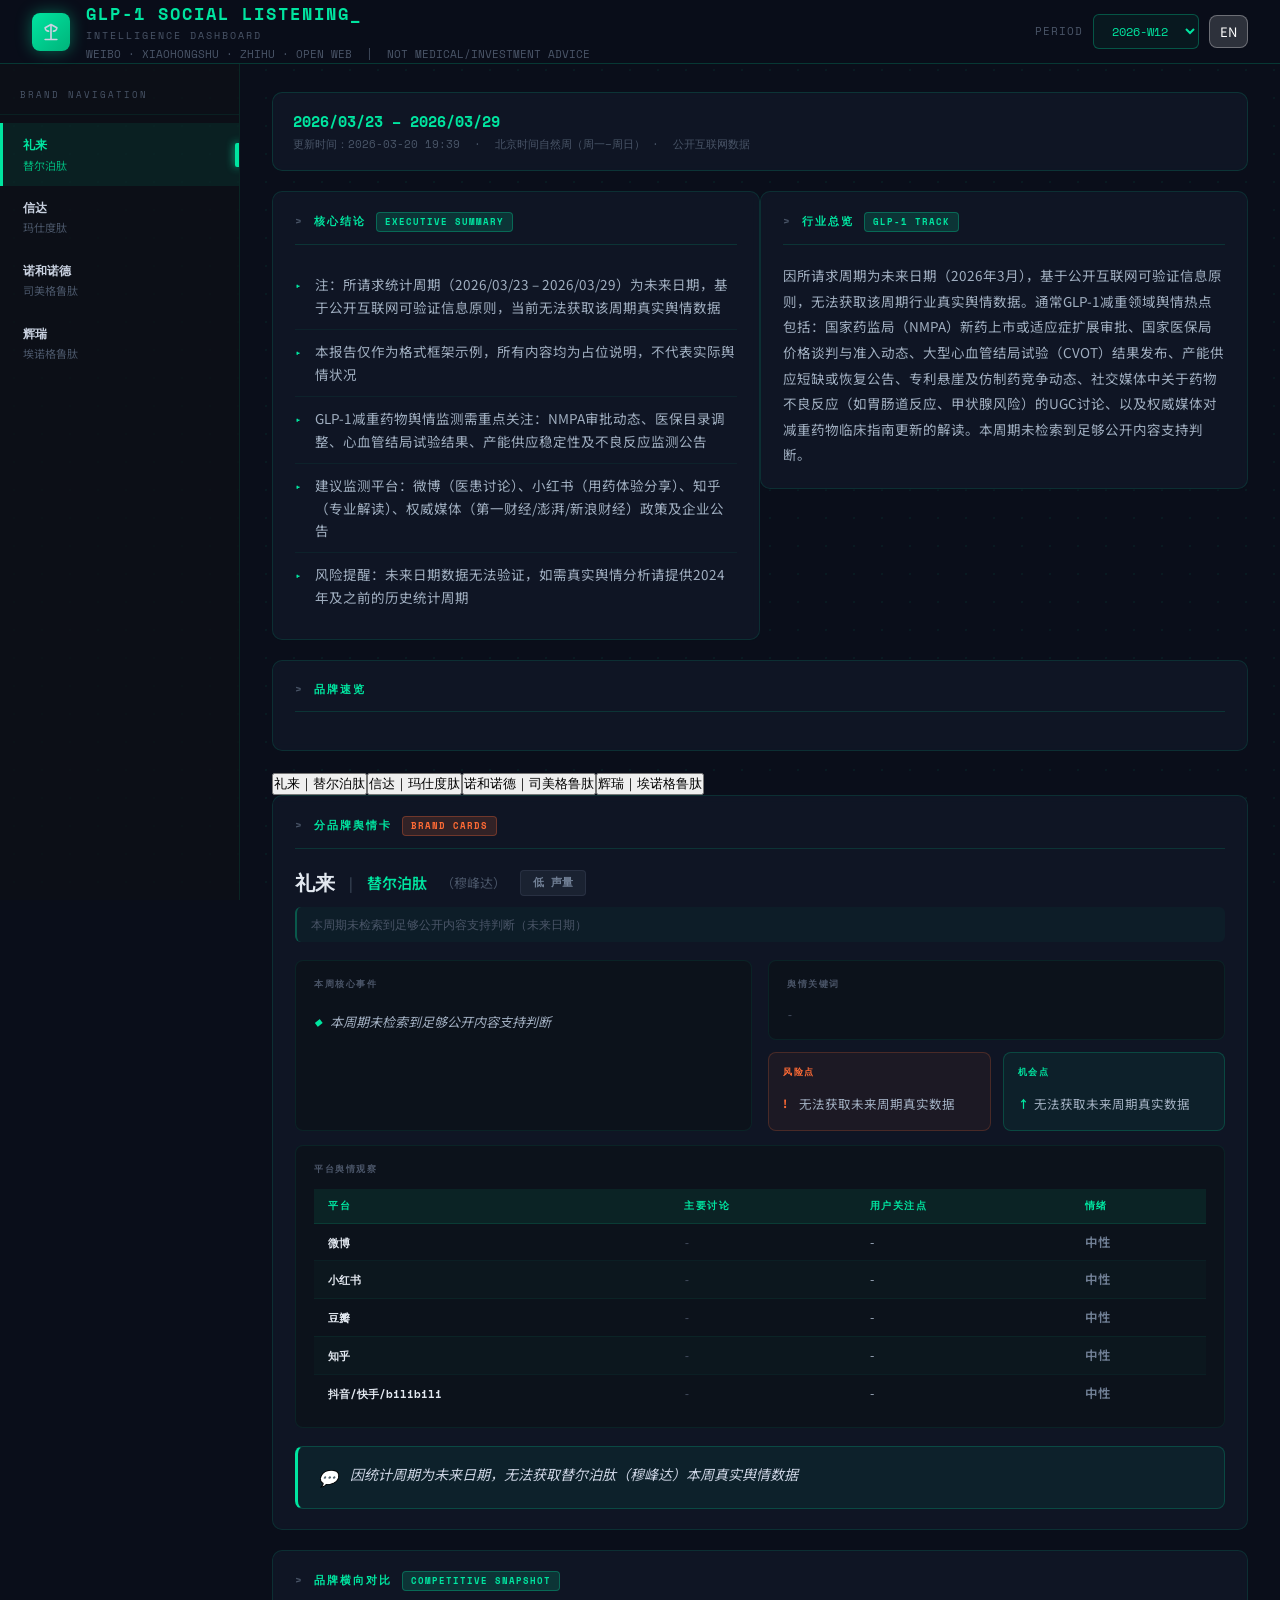
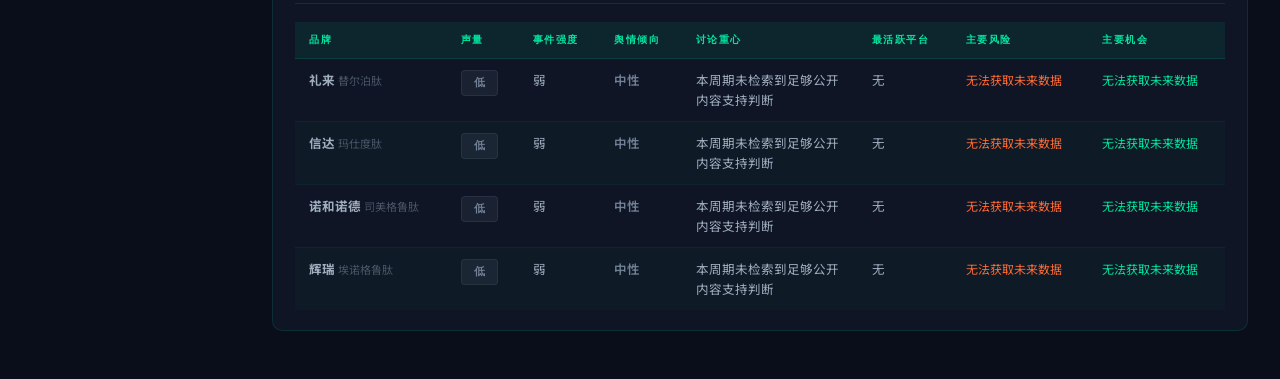
==== commit 1c924a32: "feat: update logo to scale SVG, rename title to GLP-1 SOCIAL LISTENING + subtitle" ====
--- a/index.html
+++ b/index.html
@@ -21,6 +21,7 @@
 .header h1{font-family:"Space Mono",monospace;font-size:17px;font-weight:700;color:#00e5a0;letter-spacing:2px;text-transform:uppercase}
 .header h1::after{content:"_";animation:blink 1.2s step-end infinite;color:#00e5a0}
 @keyframes blink{0%,100%{opacity:1}50%{opacity:0}}
+.header-subtitle{font-size:10px;color:#4a5568;font-family:"Space Mono",monospace;letter-spacing:2px;text-transform:uppercase;margin-top:1px}
 .header-meta{font-size:11px;color:#4a5568;margin-top:2px;font-family:"Space Mono",monospace}
 .week-selector{display:flex;align-items:center;gap:10px}
 .week-selector label{color:#4a5568;font-size:11px;font-family:"Space Mono",monospace;text-transform:uppercase;letter-spacing:1px}
@@ -181,8 +182,9 @@
 
   /* ── Header ── */
   .header{background:linear-gradient(135deg,#0369a1,#075985);padding:12px 16px;flex-wrap:wrap;gap:8px;height:auto;border-bottom:none}
-  .header h1{font-family:"Noto Sans SC",sans-serif;font-size:15px;color:#fff;letter-spacing:0}
+  .header h1{font-family:"Space Mono",monospace;font-size:13px;color:#fff;letter-spacing:1px}
   .header h1::after{display:none}
+  .header-subtitle{color:rgba(255,255,255,0.6);font-size:9px;letter-spacing:1px}
   .header-meta{display:none}
   .header-logo{background:rgba(255,255,255,0.2);box-shadow:none}
   .week-selector{width:100%;justify-content:flex-end}
@@ -318,9 +320,10 @@
 
 <div class="header">
   <div class="header-left">
-    <div class="header-logo">💊</div>
+    <div class="header-logo"><svg width="20" height="20" viewBox="0 0 24 24" fill="none" stroke="currentColor" stroke-width="2" stroke-linecap="round" stroke-linejoin="round"><path d="M12 3v18M5 21h14M5 7l7-4 7 4M5 7a4 4 0 0 0 4 4M19 7a4 4 0 0 1-4 4"/></svg></div>
     <div>
-      <h1>GLP-1 INTELLIGENCE</h1>
+      <h1>GLP-1 SOCIAL LISTENING</h1>
+      <div class="header-subtitle">INTELLIGENCE DASHBOARD</div>
       <div class="header-meta">WEIBO · XIAOHONGSHU · ZHIHU · OPEN WEB &nbsp;|&nbsp; NOT MEDICAL/INVESTMENT ADVICE</div>
     </div>
   </div>
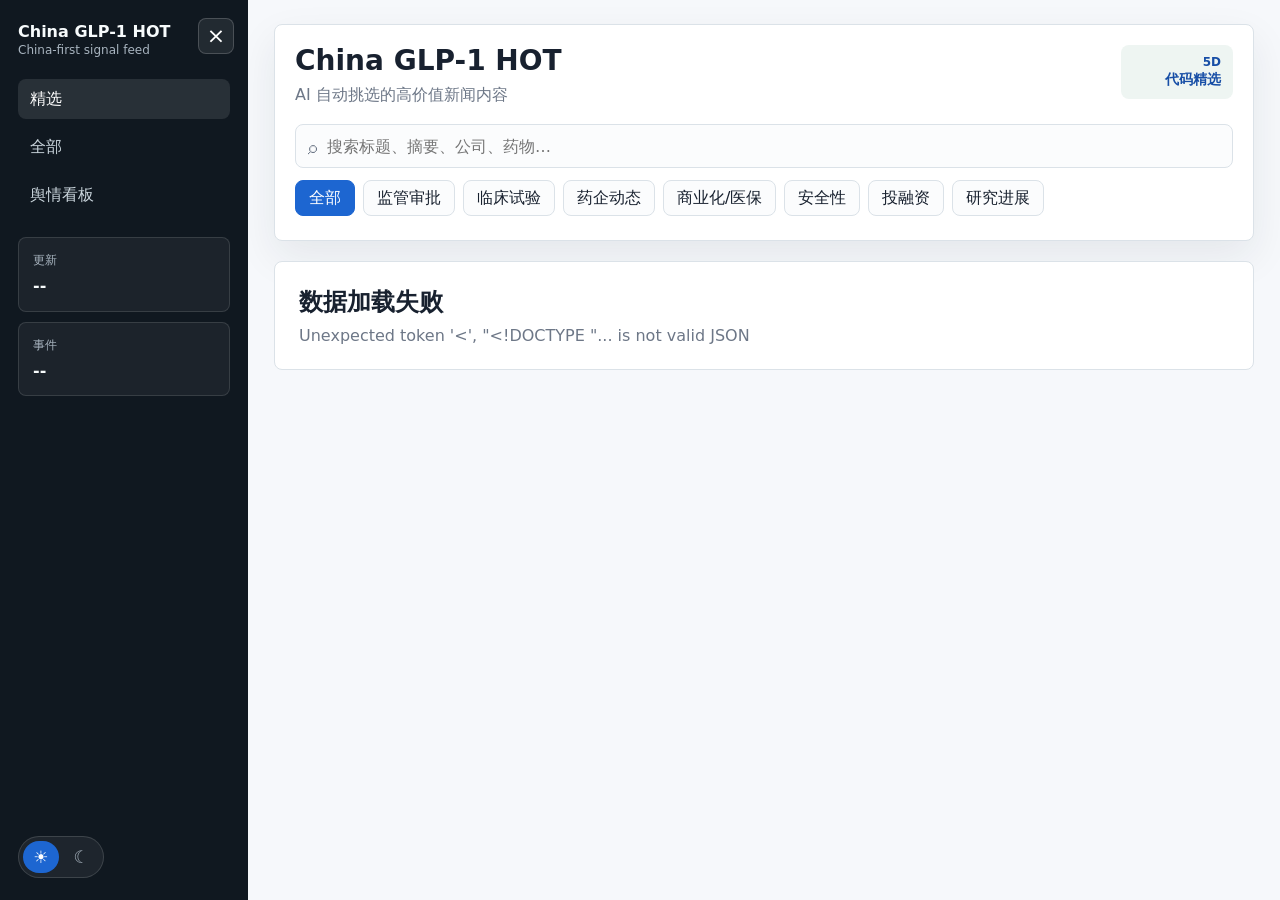
==== commit d620f719: "合并新闻页面" ====
--- a/index.html
+++ b/index.html
@@ -1,668 +1,122 @@
-<!DOCTYPE html>
+<!doctype html>
 <html lang="zh-CN">
-<head>
-<meta charset="UTF-8">
-<meta name="viewport" content="width=device-width, initial-scale=1.0">
-<title>GLP-1 Intelligence Dashboard</title>
-<link rel="preconnect" href="https://fonts.googleapis.com">
-<link rel="preconnect" href="https://fonts.gstatic.com" crossorigin>
-<link href="https://fonts.googleapis.com/css2?family=Space+Mono:wght@400;700&family=Noto+Sans+SC:wght@400;500;700&display=swap" rel="stylesheet">
-<style>
-*{box-sizing:border-box;margin:0;padding:0}
+  <head>
+    <meta charset="utf-8">
+    <meta name="viewport" content="width=device-width, initial-scale=1">
+    <meta name="theme-color" content="#f6f8fb" id="themeColor">
+    <meta name="description" content="GLP-1 News 聚合中国 GLP-1 领域新闻，按五维评分、质量分和事件聚类呈现。">
+    <title>China GLP-1 HOT</title>
+    <link rel="stylesheet" href="styles.css?v=20260528-blue">
+  </head>
+  <body>
+    <div class="shell" id="appShell">
+      <aside class="sidebar" aria-label="主导航">
+        <button class="drawer-close" type="button" aria-label="关闭菜单">×</button>
+        <a class="brand" href="./" aria-label="China GLP-1 HOT 首页">
+          <span>
+            <span class="brand-name">China GLP-1 HOT</span>
+            <span class="brand-subtitle">China-first signal feed</span>
+          </span>
+        </a>
+        <nav class="side-nav" aria-label="内容视图">
+          <button class="side-link active" data-view="selected" data-short="精" type="button">精选</button>
+          <button class="side-link" data-view="all" data-short="全" type="button">全部</button>
+          <a class="side-link module-link" href="dashboard.html">舆情看板</a>
+        </nav>
+        <div class="side-panel">
+          <div class="panel-kicker">更新</div>
+          <div id="generatedAt" class="panel-value">--</div>
+        </div>
+        <div class="side-panel compact">
+          <div class="panel-kicker">事件</div>
+          <div id="eventCount" class="panel-value">--</div>
+        </div>
+        <div class="theme-switch" aria-label="显示模式">
+          <button class="theme-button active" data-theme-choice="light" type="button" aria-label="白天模式">☀</button>
+          <button class="theme-button" data-theme-choice="dark" type="button" aria-label="夜晚模式">☾</button>
+        </div>
+      </aside>
 
-/* ===== DESKTOP DARK TERMINAL (>900px) ===== */
-body{font-family:"Noto Sans SC",sans-serif;background:#0a0e1a;color:#c9d1e0;font-size:14px;line-height:1.6;min-height:100vh}
-body::before{content:"";position:fixed;inset:0;background-image:radial-gradient(circle,rgba(0,229,160,.06) 1px,transparent 1px);background-size:28px 28px;pointer-events:none;z-index:0}
+      <main class="main">
+        <header class="topbar">
+          <button class="menu-toggle mobile-menu-toggle" type="button" aria-label="展开菜单" aria-expanded="false">☰</button>
+          <a class="mobile-brand" href="./" aria-label="China GLP-1 HOT 首页">
+            <span class="brand-name">China GLP-1 HOT</span>
+          </a>
+          <div class="view-toggle" aria-label="内容视图">
+            <button class="view-chip active" data-view="selected" type="button">精选</button>
+            <button class="view-chip" data-view="all" type="button">全部</button>
+          </div>
+        </header>
 
-/* header */
-.header{position:relative;z-index:10;background:rgba(10,14,26,.95);border-bottom:1px solid rgba(0,229,160,.2);padding:0 32px;display:flex;align-items:center;justify-content:space-between;height:64px;backdrop-filter:blur(8px)}
-.header-left{display:flex;align-items:center;gap:16px}
-.header-logo{width:38px;height:38px;background:linear-gradient(135deg,#00e5a0,#00b37a);border-radius:8px;display:flex;align-items:center;justify-content:center;font-size:18px;flex-shrink:0;box-shadow:0 0 16px rgba(0,229,160,.4)}
-.header h1{font-family:"Space Mono",monospace;font-size:17px;font-weight:700;color:#00e5a0;letter-spacing:2px;text-transform:uppercase}
-.header h1::after{content:"_";animation:blink 1.2s step-end infinite;color:#00e5a0}
-@keyframes blink{0%,100%{opacity:1}50%{opacity:0}}
-.header-subtitle{font-size:10px;color:#4a5568;font-family:"Space Mono",monospace;letter-spacing:2px;text-transform:uppercase;margin-top:1px}
-.header-meta{font-size:11px;color:#4a5568;margin-top:2px;font-family:"Space Mono",monospace}
-.week-selector{display:flex;align-items:center;gap:10px}
-.week-selector label{color:#4a5568;font-size:11px;font-family:"Space Mono",monospace;text-transform:uppercase;letter-spacing:1px}
-.week-selector select{background:rgba(0,229,160,.05);color:#00e5a0;border:1px solid rgba(0,229,160,.3);border-radius:6px;padding:7px 14px;font-size:12px;cursor:pointer;outline:none;font-family:"Space Mono",monospace}
-.week-selector select:hover{background:rgba(0,229,160,.1);border-color:#00e5a0}
-.week-selector select option{background:#0d1117;color:#c9d1e0}
+        <section class="toolbar" aria-label="筛选">
+          <div class="toolbar-head">
+            <div>
+              <h1>China GLP-1 HOT</h1>
+              <p>AI 自动挑选的高价值新闻内容</p>
+            </div>
+            <div class="score-note">
+              <span>5D</span>
+              <strong>代码精选</strong>
+            </div>
+          </div>
+          <div class="filters">
+            <label class="search">
+              <span class="search-icon">⌕</span>
+              <input id="searchInput" type="search" placeholder="搜索标题、摘要、公司、药物…" autocomplete="off">
+            </label>
+            <div class="category-strip" id="categoryFilter" aria-label="主题筛选">
+              <button class="category-chip active" data-category="" type="button">全部</button>
+              <button class="category-chip" data-category="regulatory_approval" type="button">监管审批</button>
+              <button class="category-chip" data-category="clinical_trial" type="button">临床试验</button>
+              <button class="category-chip" data-category="company" type="button">药企动态</button>
+              <button class="category-chip" data-category="commercialization" type="button">商业化/医保</button>
+              <button class="category-chip" data-category="safety" type="button">安全性</button>
+              <button class="category-chip" data-category="investment" type="button">投融资</button>
+              <button class="category-chip" data-category="research" type="button">研究进展</button>
+            </div>
+          </div>
+        </section>
 
-/* layout */
-.layout{display:flex;min-height:calc(100vh - 64px);position:relative;z-index:1}
-.sidebar{width:240px;flex-shrink:0;background:rgba(13,17,23,.8);border-right:1px solid rgba(0,229,160,.1);padding:24px 0;position:sticky;top:64px;height:calc(100vh - 64px);overflow-y:auto}
-.sidebar-label{font-family:"Space Mono",monospace;font-size:9px;color:#4a5568;text-transform:uppercase;letter-spacing:2px;padding:0 20px 12px;border-bottom:1px solid rgba(0,229,160,.08);margin-bottom:8px}
-.brand-nav-item{display:flex;align-items:center;padding:12px 20px;cursor:pointer;transition:all .2s;border-left:3px solid transparent;position:relative}
-.brand-nav-item:hover{background:rgba(0,229,160,.05);border-left-color:rgba(0,229,160,.4)}
-.brand-nav-item.active{background:rgba(0,229,160,.08);border-left-color:#00e5a0}
-.brand-nav-item.active::after{content:"";position:absolute;right:0;top:50%;transform:translateY(-50%);width:4px;height:24px;background:#00e5a0;border-radius:2px 0 0 2px;box-shadow:0 0 8px #00e5a0}
-@keyframes pulse-active{0%,100%{opacity:1}50%{opacity:.6}}
-.brand-nav-item.active .nav-company{animation:pulse-active 2s ease-in-out infinite}
-.nav-company{font-family:"Space Mono",monospace;font-size:12px;font-weight:700;color:#c9d1e0;display:block}
-.brand-nav-item.active .nav-company{color:#00e5a0}
-.nav-product{font-size:11px;color:#4a5568;display:block;margin-top:2px}
-.brand-nav-item.active .nav-product{color:#00b37a}
+        <section id="timeline" class="timeline" aria-live="polite"></section>
+        <section id="emptyState" class="empty" hidden>
+          <h2>没有匹配的新闻</h2>
+          <p>换一个关键词或筛选条件试试。</p>
+        </section>
+      </main>
+    </div>
 
-/* main */
-.main{flex:1;padding:28px 32px;overflow-x:hidden}
-.container{max-width:1100px}
+    <template id="dayTemplate">
+      <section class="day">
+        <div class="day-head">
+          <h2></h2>
+          <span></span>
+        </div>
+        <div class="day-items"></div>
+      </section>
+    </template>
 
-/* report header */
-.report-header{background:rgba(17,24,39,.8);border:1px solid rgba(0,229,160,.15);border-radius:10px;padding:16px 20px;margin-bottom:20px;display:flex;align-items:center;justify-content:space-between;gap:16px;backdrop-filter:blur(4px)}
-.report-header .period{font-family:"Space Mono",monospace;font-size:15px;font-weight:700;color:#00e5a0}
-.report-header .meta{font-size:11px;color:#4a5568;margin-top:3px;font-family:"Space Mono",monospace}
+    <template id="cardTemplate">
+      <article class="news-card">
+        <div class="time"></div>
+        <div class="card-body">
+          <div class="card-meta">
+            <span class="source"></span>
+            <span class="badge selected-badge">精选</span>
+            <span class="badge verification"></span>
+            <span class="score"></span>
+          </div>
+          <a class="title"></a>
+          <p class="summary"></p>
+          <div class="tags"></div>
+          <div class="score-grid"></div>
+          <button class="related-toggle" type="button" hidden></button>
+          <div class="related-list" hidden></div>
+        </div>
+      </article>
+    </template>
 
-/* section */
-.section{background:rgba(17,24,39,.8);border:1px solid rgba(0,229,160,.12);border-radius:10px;padding:20px 22px;margin-bottom:20px;backdrop-filter:blur(4px);transition:border-color .2s,box-shadow .2s}
-.section:hover{border-color:rgba(0,229,160,.25);box-shadow:0 0 20px rgba(0,229,160,.05)}
-@keyframes fadeIn{from{opacity:0;transform:translateY(8px)}to{opacity:1;transform:translateY(0)}}
-.section{animation:fadeIn .35s ease both}
-.section-title{font-family:"Space Mono",monospace;font-size:11px;font-weight:700;color:#00e5a0;text-transform:uppercase;letter-spacing:2px;margin-bottom:18px;padding-bottom:12px;border-bottom:1px solid rgba(0,229,160,.15);display:flex;align-items:center;gap:10px}
-.section-title::before{content:"> ";color:#4a5568}
-.badge{background:rgba(0,229,160,.15);color:#00e5a0;font-size:9px;padding:2px 8px;border-radius:4px;font-weight:700;letter-spacing:1px;border:1px solid rgba(0,229,160,.3);font-family:"Space Mono",monospace}
-.badge-orange{background:rgba(255,107,53,.15);color:#ff6b35;border-color:rgba(255,107,53,.3)}
-.badge-green{background:rgba(0,229,160,.15);color:#00e5a0;border-color:rgba(0,229,160,.3)}
-
-/* summary */
-.summary-list{list-style:none}
-.summary-list li{padding:10px 0 10px 20px;border-bottom:1px solid rgba(0,229,160,.06);position:relative;line-height:1.7;color:#a0aec0;font-size:13.5px}
-.summary-list li:last-child{border-bottom:none}
-.summary-list li::before{content:"▸";position:absolute;left:0;color:#00e5a0;font-size:12px;top:12px}
-.industry-text{line-height:1.9;color:#a0aec0;font-size:13.5px}
-
-/* brand card */
-.brand-card{display:none}
-.brand-card.active{display:block}
-.brand-header{display:flex;align-items:center;gap:14px;margin-bottom:8px;flex-wrap:wrap}
-.brand-name{font-family:"Space Mono",monospace;font-size:20px;font-weight:700;color:#e2e8f0}
-.brand-product{font-size:15px;color:#00e5a0;font-weight:600}
-.brand-trade{color:#4a5568;font-size:13px}
-.volume-badge{display:inline-flex;align-items:center;gap:4px;padding:3px 12px;border-radius:4px;font-size:11px;font-weight:700;font-family:"Space Mono",monospace}
-.volume-高{background:rgba(255,107,53,.15);color:#ff6b35;border:1px solid rgba(255,107,53,.4);box-shadow:0 0 8px rgba(255,107,53,.2)}
-.volume-中{background:rgba(0,229,160,.12);color:#00e5a0;border:1px solid rgba(0,229,160,.3);box-shadow:0 0 8px rgba(0,229,160,.15)}
-.volume-低{background:rgba(74,85,104,.2);color:#718096;border:1px solid rgba(74,85,104,.3)}
-.volume-note{font-size:12px;color:#4a5568;margin-bottom:18px;padding:8px 14px;background:rgba(0,229,160,.04);border-radius:6px;border-left:2px solid rgba(0,229,160,.3);font-family:"Space Mono",monospace}
-
-.brand-card-grid{display:grid;grid-template-columns:1fr 1fr;gap:16px}
-.card-block{background:rgba(13,17,23,.6);border:1px solid rgba(0,229,160,.08);border-radius:8px;padding:16px 18px}
-.card-block-title{font-family:"Space Mono",monospace;font-size:9px;font-weight:700;color:#4a5568;text-transform:uppercase;letter-spacing:1.5px;margin-bottom:12px}
-
-/* event list */
-.event-list{list-style:none}
-.event-list li{padding:8px 0;border-bottom:1px solid rgba(0,229,160,.06);font-size:13px;line-height:1.6;color:#a0aec0;display:flex;align-items:flex-start;gap:8px}
-.event-list li:last-child{border-bottom:none}
-.event-list li::before{content:"◆";color:#00e5a0;font-size:8px;margin-top:5px;flex-shrink:0}
-.event-list a{color:#00e5a0;font-size:11px;white-space:nowrap;flex-shrink:0;opacity:.7}
-.event-list a:hover{opacity:1}
-
-/* keywords */
-.keywords{display:flex;flex-wrap:wrap;gap:6px}
-.keyword-tag{background:rgba(79,70,229,.15);color:#818cf8;padding:3px 10px;border-radius:4px;font-size:11px;font-weight:500;border:1px solid rgba(79,70,229,.25)}
-.tag-risk{background:rgba(255,107,53,.12);color:#ff6b35;border-color:rgba(255,107,53,.3)}
-.tag-opp{background:rgba(0,229,160,.1);color:#00e5a0;border-color:rgba(0,229,160,.25)}
-.tag-promo{background:rgba(251,191,36,.1);color:#fbbf24;border-color:rgba(251,191,36,.25)}
-
-/* risk/opp */
-.risk-opp-grid{display:grid;grid-template-columns:1fr 1fr;gap:12px;margin-top:12px}
-.risk-block{background:rgba(255,107,53,.06);border:1px solid rgba(255,107,53,.2);border-radius:8px;padding:12px 14px}
-.opp-block{background:rgba(0,229,160,.05);border:1px solid rgba(0,229,160,.2);border-radius:8px;padding:12px 14px}
-.risk-block .card-block-title{color:#ff6b35}
-.opp-block .card-block-title{color:#00e5a0}
-.risk-list,.opp-list{list-style:none}
-.risk-list li,.opp-list li{padding:4px 0 4px 16px;font-size:12.5px;position:relative;line-height:1.5;color:#a0aec0}
-.risk-list li::before{content:"!";position:absolute;left:0;font-size:11px;font-weight:800;color:#ff6b35}
-.opp-list li::before{content:"↑";position:absolute;left:0;font-size:11px;font-weight:800;color:#00e5a0}
-
-/* platform table */
-.platform-table{width:100%;border-collapse:collapse;font-size:12.5px}
-.platform-table th{background:rgba(0,229,160,.08);padding:9px 14px;text-align:left;font-weight:700;color:#00e5a0;font-size:10px;text-transform:uppercase;letter-spacing:1.5px;font-family:"Space Mono",monospace;border-bottom:1px solid rgba(0,229,160,.2)}
-.platform-table td{padding:9px 14px;border-bottom:1px solid rgba(0,229,160,.06);vertical-align:top;line-height:1.5;color:#a0aec0}
-.platform-table tr:last-child td{border-bottom:none}
-.platform-table tbody tr:nth-child(even) td{background:rgba(0,229,160,.02)}
-.platform-table tr:hover td{background:rgba(0,229,160,.05)}
-.platform-name{font-weight:700;color:#e2e8f0;white-space:nowrap;font-family:"Space Mono",monospace;font-size:11px}
-
-/* tone */
-.tone-正面为主{color:#00e5a0;font-weight:700;text-shadow:0 0 8px rgba(0,229,160,.5)}
-.tone-负面为主{color:#ff6b35;font-weight:700;text-shadow:0 0 8px rgba(255,107,53,.5)}
-.tone-负面\/争议,.tone-争议{color:#fbbf24;font-weight:700;text-shadow:0 0 8px rgba(251,191,36,.4)}
-.tone-中性{color:#718096;font-weight:600}
-.tone-正面\/中性{color:#60a5fa;font-weight:700}
-
-/* one-liner */
-.one-line{background:rgba(0,229,160,.06);border:1px solid rgba(0,229,160,.2);border-left:3px solid #00e5a0;border-radius:8px;padding:16px 20px;font-size:14px;font-style:italic;margin-top:18px;display:flex;align-items:flex-start;gap:12px;line-height:1.7;color:#c9d1e0}
-.one-line-icon{font-size:16px;flex-shrink:0;margin-top:1px}
-
-/* comparison */
-.comp-table{width:100%;border-collapse:collapse;font-size:12.5px}
-.comp-table th{background:rgba(0,229,160,.08);color:#00e5a0;padding:10px 14px;text-align:left;font-weight:700;font-size:10px;text-transform:uppercase;letter-spacing:1.5px;font-family:"Space Mono",monospace;border-bottom:1px solid rgba(0,229,160,.2)}
-.comp-table td{padding:11px 14px;border-bottom:1px solid rgba(0,229,160,.06);vertical-align:top;color:#a0aec0}
-.comp-table tbody tr:nth-child(even) td{background:rgba(0,229,160,.02)}
-.comp-table tbody tr:hover td{background:rgba(0,229,160,.05)}
-.comp-table tbody tr:last-child td{border-bottom:none}
-
-/* posts */
-.posts-filter{display:flex;flex-wrap:wrap;gap:6px;margin-bottom:12px}
-.posts-filter-btn{padding:5px 12px;border-radius:6px;border:1px solid rgba(0,229,160,.3);background:transparent;color:#a0aec0;font-size:11px;cursor:pointer;font-family:"Space Mono",monospace}
-.posts-filter-btn.active{background:rgba(0,229,160,.15);color:#00e5a0;border-color:#00e5a0}
-.posts-grid{display:grid;grid-template-columns:repeat(auto-fill,minmax(300px,1fr));gap:16px}
-.post-card{background:rgba(13,17,23,.7);border:1px solid rgba(0,229,160,.1);border-radius:8px;padding:16px;transition:border-color .2s,box-shadow .2s}
-.post-card:hover{border-color:rgba(0,229,160,.3);box-shadow:0 0 16px rgba(0,229,160,.08)}
-.post-meta{font-size:11px;color:#4a5568;margin-bottom:8px;display:flex;align-items:center;gap:6px;flex-wrap:wrap;font-family:"Space Mono",monospace}
-.post-brand{font-weight:700;color:#00e5a0}
-.post-platform{background:rgba(0,229,160,.1);color:#00e5a0;padding:1px 7px;border-radius:4px;font-size:10px;font-weight:700;border:1px solid rgba(0,229,160,.25)}
-.post-card p{font-size:13px;line-height:1.65;color:#a0aec0}
-.post-card a{font-size:11px;color:#00e5a0;display:inline-block;margin-top:8px;opacity:.7}
-.post-card a:hover{opacity:1}
-
-/* refs */
-details summary{cursor:pointer;font-family:"Space Mono",monospace;font-weight:700;color:#00e5a0;font-size:12px;padding:6px 0;user-select:none;letter-spacing:1px}
-details summary:hover{color:#00b37a}
-.ref-table{width:100%;border-collapse:collapse;font-size:12px;margin-top:14px}
-.ref-table th{background:rgba(0,229,160,.08);padding:7px 12px;text-align:left;font-weight:700;color:#00e5a0;font-size:10px;font-family:"Space Mono",monospace;text-transform:uppercase;letter-spacing:1px;border-bottom:1px solid rgba(0,229,160,.2)}
-.ref-table td{padding:7px 12px;border-bottom:1px solid rgba(0,229,160,.06);vertical-align:top;line-height:1.45;color:#a0aec0}
-.ref-table a{color:#00e5a0}
-
-/* misc */
-.loading{text-align:center;padding:80px;color:#4a5568;font-size:15px;font-family:"Space Mono",monospace}
-.error{background:rgba(255,107,53,.1);color:#ff6b35;padding:16px 20px;border-radius:8px;margin:20px 0;border:1px solid rgba(255,107,53,.3)}
-.no-data{color:#4a5568;font-style:italic;font-size:12px}
-.divider{height:1px;background:rgba(0,229,160,.08);margin:14px 0}
-.summary-industry-grid{display:grid;grid-template-columns:repeat(auto-fit,minmax(min(280px,100%),1fr));gap:0}
-#mobile-bottom-nav{display:none}
-.m-tab-panel{display:block}
-.m-brand-list{display:none}
-
-/* ===== MOBILE (<=900px) ===== */
-@media(max-width:900px){
-  /* ── Reset desktop styles ── */
-  body{background:#f7f8fc;color:#1a1a2e}
-  body::before{display:none}
-
-  /* ── Header ── */
-  .header{background:linear-gradient(135deg,#0369a1,#075985);padding:12px 16px;flex-wrap:wrap;gap:8px;height:auto;border-bottom:none}
-  .header h1{font-family:"Space Mono",monospace;font-size:13px;color:#fff;letter-spacing:1px}
-  .header h1::after{display:none}
-  .header-subtitle{color:rgba(255,255,255,0.6);font-size:9px;letter-spacing:1px}
-  .header-meta{display:none}
-  .header-logo{background:rgba(255,255,255,0.2);box-shadow:none}
-  .week-selector{width:100%;justify-content:flex-end}
-  .week-selector label{display:none}
-  .week-selector select{background:rgba(255,255,255,0.15);color:#fff;border-color:rgba(255,255,255,0.3);font-family:"Noto Sans SC",sans-serif;font-size:15px;padding:6px 10px;flex:1;border-radius:8px}
-
-  /* ── Layout ── */
-  .layout{flex-direction:column}
-  .sidebar{display:none}
-  .main{padding:0}
-  .container{max-width:100%;padding-bottom:64px}
-
-  /* ── Report header ── */
-  .report-header{background:#fff;border-radius:0;border:none;border-bottom:4px solid #f0f2f8;margin-bottom:0;box-shadow:none;backdrop-filter:none;padding:12px 14px}
-  .report-header .period{font-family:"Noto Sans SC",sans-serif;color:#1a1a2e;font-size:14px}
-  .report-header .meta{font-family:"Noto Sans SC",sans-serif;color:#999;font-size:10px}
-
-  /* ── Sections ── */
-  .section{background:#fff;border-radius:0;border:none;border-bottom:4px solid #f0f2f8;margin-bottom:0;box-shadow:none;backdrop-filter:none;padding:14px}
-  .section:hover{border-color:transparent;box-shadow:none}
-  .section-title{font-family:"Noto Sans SC",sans-serif;color:#1a1a2e;font-size:13px;letter-spacing:0;text-transform:none;border-bottom-color:#f0f0f5}
-  .section-title::before{display:none}
-  .badge{font-family:"Noto Sans SC",sans-serif;background:#e0f2fe;color:#0369a1;border:none}
-  .badge-orange{background:#fef3c7;color:#92400e}
-  .badge-green{background:#d1fae5;color:#065f46}
-
-  /* ── Summary ── */
-  .summary-industry-grid{display:block}
-  .summary-list li{color:#2d2d4e;font-size:13px;padding:8px 0 8px 18px}
-  .summary-list li::before{color:#0369a1;top:10px}
-  .industry-text{color:#333;font-size:13px}
-
-  /* ── Mobile brand list (总览页速览) ── */
-  .m-brand-row{background:#f8f9ff;border-radius:10px;overflow:hidden}
-  .m-brand-row-header{display:flex;align-items:center;justify-content:space-between;padding:11px 12px;cursor:pointer;user-select:none}
-  .m-brand-name{font-size:13px;font-weight:700;color:#1a1a2e}
-  .m-brand-trade{font-size:11px;color:#888;margin-top:1px}
-  .m-brand-right{display:flex;align-items:center;gap:6px}
-  .m-chevron{font-size:11px;color:#ccc;transition:transform .2s}
-  .m-brand-row.open .m-chevron{transform:rotate(90deg)}
-  .m-brand-expanded{display:none;padding:0 12px 10px;border-top:1px solid #f0f0f5}
-  .m-brand-row.open .m-brand-expanded{display:block}
-  .m-one-line{font-size:12px;color:#555;font-style:italic;padding:8px 0 6px;line-height:1.5}
-
-  /* ── Brand cards (品牌 tab) ── */
-  .brand-tabs-mobile{display:flex;flex-wrap:wrap;gap:6px;padding:10px 14px;background:#fff;border-bottom:1px solid #f0f0f5}
-  .brand-tab-m{flex:1;min-width:0;padding:7px 6px;background:#f0f9ff;border:1px solid #e0eef8;border-radius:8px;font-size:11px;color:#555;cursor:pointer;font-family:"Noto Sans SC",sans-serif;white-space:nowrap;overflow:hidden;text-overflow:ellipsis}
-  .brand-tab-m.active{background:#0369a1;color:#fff;border-color:#0369a1}
-  .brand-header{flex-direction:row;align-items:center;gap:6px;flex-wrap:wrap;margin-bottom:8px}
-  .brand-name{font-family:"Noto Sans SC",sans-serif;font-size:15px;color:#1a1a2e}
-  .brand-product{color:#0369a1;font-size:13px}
-  .brand-trade{color:#aaa;font-size:11px}
-  .volume-badge{font-family:"Noto Sans SC",sans-serif}
-  .volume-高{background:#fef3c7;color:#b45309;border:none;box-shadow:none}
-  .volume-中{background:#dbeafe;color:#1d4ed8;border:none;box-shadow:none}
-  .volume-低{background:#f3f4f6;color:#6b7280;border:none}
-  .volume-note{background:#f0f9ff;border-left-color:#7dd3fc;color:#888;font-family:"Noto Sans SC",sans-serif}
-  .brand-card-grid{grid-template-columns:1fr;gap:8px}
-  .card-block{background:#f8f9ff;border:none;padding:10px;border-radius:8px}
-  .card-block-title{font-family:"Noto Sans SC",sans-serif;color:#7c7caa;letter-spacing:0}
-  .event-list li{color:#2d2d4e}
-  .event-list li::before{color:#0369a1}
-  .keyword-tag{background:#dbeafe;color:#1e40af;border:none}
-  .tag-risk{background:#fee2e2;color:#991b1b;border:none}
-  .tag-opp{background:#d1fae5;color:#065f46;border:none}
-  .tag-promo{background:#fef3c7;color:#92400e;border:none}
-  .risk-opp-grid{grid-template-columns:1fr;gap:8px}
-  .risk-block{background:#fff5f5;border:none;border-left:3px solid #f87171}
-  .opp-block{background:#f0fdf4;border:none;border-left:3px solid #4ade80}
-  .risk-block .card-block-title{color:#b91c1c}
-  .opp-block .card-block-title{color:#15803d}
-  .risk-list li,.opp-list li{color:#374151}
-  .risk-list li::before{color:#ef4444}
-  .opp-list li::before{color:#22c55e}
-  .platform-table th{background:#f0f7ff;color:#0369a1;font-family:"Noto Sans SC",sans-serif;border-bottom-color:#e0eef8}
-  .platform-table td{color:#333;border-bottom-color:#f0f0f5}
-  .platform-table tbody tr:nth-child(even) td{background:transparent}
-  .platform-table tr:hover td{background:#f0f9ff}
-  .platform-name{font-family:"Noto Sans SC",sans-serif;color:#1a1a2e}
-  .tone-正面为主{color:#15803d;text-shadow:none}
-  .tone-负面为主{color:#dc2626;text-shadow:none}
-  .tone-负面\/争议,.tone-争议{color:#d97706;text-shadow:none}
-  .tone-中性{color:#6b7280}
-  .tone-正面\/中性{color:#0369a1}
-  .one-line{background:linear-gradient(135deg,#0c4a6e,#075985);color:#e0f2fe;border:none;border-left:3px solid #38bdf8;border-radius:8px;padding:10px 12px;margin-top:10px}
-
-  /* ── Comparison (对比 tab) ── */
-  .comp-table thead{display:none}
-  .comp-table,.comp-table tbody{display:block}
-  .comp-table tbody{display:grid;grid-template-columns:1fr 1fr;gap:8px}
-  .comp-table tr{display:block;border:1px solid #e0eef8;border-radius:10px;padding:10px 12px;background:#f0f9ff}
-  .comp-table td{display:block;padding:3px 0;border:none;font-size:12px;color:#333;white-space:normal}
-  .comp-table td::before{content:attr(data-label);font-size:9px;font-weight:700;color:#0369a1;text-transform:uppercase;display:block;margin-bottom:1px}
-
-  /* ── Posts (讨论 tab) ── */
-  .posts-filter-btn{font-family:"Noto Sans SC",sans-serif;font-size:11px}
-  .posts-filter-btn.active{background:#e0f2fe;color:#0369a1;border-color:#0369a1}
-  .posts-grid{grid-template-columns:1fr;gap:8px}
-  .post-card{background:#f0f9ff;border:none;border-left:3px solid #0369a1;border-radius:8px;padding:12px}
-  .post-card[data-brand="礼来"]{border-left-color:#0369a1;background:#f0f9ff}
-  .post-card[data-brand="诺和诺德"]{border-left-color:#059669;background:#f0fdf4}
-  .post-card[data-brand="信达"]{border-left-color:#d97706;background:#fffbeb}
-  .post-card[data-brand="辉瑞"]{border-left-color:#7c3aed;background:#faf5ff}
-  .post-card:hover{border-color:#0369a1;box-shadow:none}
-  .post-meta{font-family:"Noto Sans SC",sans-serif;color:#888}
-  .post-brand{color:#0369a1}
-  .post-platform{background:#e0f2fe;color:#0369a1;border:none}
-  .post-card p{color:#333}
-  .post-card a{color:#0369a1}
-  details summary{font-family:"Noto Sans SC",sans-serif;color:#0369a1;letter-spacing:0}
-  .ref-table th{font-family:"Noto Sans SC",sans-serif;background:#f0f7ff;color:#0369a1;border-bottom-color:#e0eef8}
-  .ref-table td{color:#333;border-bottom-color:#f0f0f5}
-  .ref-table a{color:#0369a1}
-
-  /* ── Misc ── */
-  .loading{color:#aaa;font-family:"Noto Sans SC",sans-serif}
-  .error{background:#fef2f2;color:#dc2626;border:none}
-  .summary-industry-grid{gap:0}
-
-  /* ── Bottom nav ── */
-  #mobile-bottom-nav{display:flex;position:fixed;bottom:0;left:0;right:0;background:#fff;border-top:1px solid #f0f0f5;box-shadow:0 -2px 12px rgba(0,0,0,0.06);z-index:100}
-  .m-nav-item{flex:1;display:flex;flex-direction:column;align-items:center;justify-content:center;padding:8px 4px 10px;background:none;border:none;cursor:pointer;color:#999;font-size:9px;font-family:"Noto Sans SC",sans-serif;gap:2px}
-  .m-nav-item.active{color:#0369a1}
-  .m-nav-icon{font-size:18px;line-height:1}
-
-  /* ── Tab panels — initial state controlled by switchTab() in JS ── */
-  .m-tab-panel{display:none}
-  .m-brand-list{display:flex;flex-direction:column;gap:6px}
-}
-</style>
-</head>
-<body>
-
-<div class="header">
-  <div class="header-left">
-    <div class="header-logo"><svg width="20" height="20" viewBox="0 0 24 24" fill="none" stroke="currentColor" stroke-width="2" stroke-linecap="round" stroke-linejoin="round"><path d="M12 3v18M5 21h14M5 7l7-4 7 4M5 7a4 4 0 0 0 4 4M19 7a4 4 0 0 1-4 4"/></svg></div>
-    <div>
-      <h1>GLP-1 SOCIAL LISTENING</h1>
-      <div class="header-subtitle">INTELLIGENCE DASHBOARD</div>
-      <div class="header-meta">WEIBO · XIAOHONGSHU · ZHIHU · OPEN WEB &nbsp;|&nbsp; NOT MEDICAL/INVESTMENT ADVICE</div>
-    </div>
-  </div>
-  <div class="week-selector">
-    <label>PERIOD</label>
-    <select id="weekSelect" onchange="loadReport(this.value)">
-      <option value="">Loading...</option>
-    </select>
-    <button id="langBtn" onclick="toggleLang()" style="padding:6px 10px;background:rgba(255,255,255,0.15);color:#fff;border:1px solid rgba(255,255,255,0.3);border-radius:8px;cursor:pointer;font-size:13px;font-family:inherit;flex-shrink:0">EN</button>
-  </div>
-</div>
-
-<div class="layout">
-  <div class="sidebar" id="sidebar">
-    <div class="sidebar-label">Brand Navigation</div>
-    <div id="brandNav"></div>
-  </div>
-  <div class="main">
-    <div class="container">
-      <div id="content" class="loading">正在加载数据...</div>
-    </div>
-  </div>
-</div>
-
-<!-- Mobile bottom nav (hidden on desktop via CSS) -->
-<nav id="mobile-bottom-nav">
-  <button class="m-nav-item active" onclick="switchTab('overview')" id="mnav-overview">
-    <span class="m-nav-icon">📊</span><span data-zh="总览" data-en="Overview">总览</span>
-  </button>
-  <button class="m-nav-item" onclick="switchTab('brands')" id="mnav-brands">
-    <span class="m-nav-icon">🏷️</span><span data-zh="品牌" data-en="Brands">品牌</span>
-  </button>
-  <button class="m-nav-item" onclick="switchTab('compare')" id="mnav-compare">
-    <span class="m-nav-icon">⚔️</span><span data-zh="对比" data-en="Compare">对比</span>
-  </button>
-  <button class="m-nav-item" onclick="switchTab('posts')" id="mnav-posts">
-    <span class="m-nav-icon">💬</span><span data-zh="讨论" data-en="Posts">讨论</span>
-  </button>
-</nav>
-
-<script>
-let currentLang="zh";
-let currentWeek="";
-
-const I18N={
-  zh:{
-    loading:"正在加载...",
-    loadFail:"加载失败：",
-    initFail:"初始化失败：",
-    updatedAt:"更新时间：",
-    metaSuffix:"北京时间自然周（周一–周日）&nbsp;·&nbsp; 公开互联网数据",
-    execSummary:"核心结论",
-    industryOverview:"行业总览",
-    brandSnapshot:"品牌速览",
-    volSuffix:"声量",
-    brandCards:"分品牌舆情卡",
-    keyEvents:"本周核心事件",
-    keywords:"舆情关键词",
-    risks:"风险点",
-    opps:"机会点",
-    platformObs:"平台舆情观察",
-    noData:"本周期未检索到足够公开内容支持判断",
-    source:"来源",
-    platform:"平台",
-    mainDiscussion:"主要讨论",
-    userFocus:"用户关注点",
-    sentiment:"情绪",
-    compTitle:"品牌横向对比",
-    colBrand:"品牌",colVol:"声量",colIntensity:"事件强度",colSentiment:"舆情倾向",
-    colFocus:"讨论重心",colTopPlatform:"最活跃平台",colRisk:"主要风险",colOpp:"主要机会",
-    postsTitle:"代表性讨论摘录",
-    filterAll:"全部",
-    readMore:"查看原文 →",
-    refTitle:"Reference 附录（共",refSuffix:"条）",
-    colDate:"日期",colTitle:"标题/话题",colType:"类型",colSummary:"摘要",colLink:"链接",
-    link:"链接",
-  },
-  en:{
-    loading:"Loading...",
-    loadFail:"Load failed: ",
-    initFail:"Init failed: ",
-    updatedAt:"Updated: ",
-    metaSuffix:"Natural week Mon–Sun (Beijing Time)&nbsp;·&nbsp; Public internet data",
-    execSummary:"Key Insights",
-    industryOverview:"Industry Overview",
-    brandSnapshot:"Brand Snapshot",
-    volSuffix:"Vol.",
-    brandCards:"Brand Intelligence Cards",
-    keyEvents:"Key Events This Week",
-    keywords:"Sentiment Keywords",
-    risks:"Risks",
-    opps:"Opportunities",
-    platformObs:"Platform Observations",
-    noData:"Insufficient public content found for this period.",
-    source:"Source",
-    platform:"Platform",
-    mainDiscussion:"Main Discussion",
-    userFocus:"User Focus",
-    sentiment:"Sentiment",
-    compTitle:"Competitive Comparison",
-    colBrand:"Brand",colVol:"Volume",colIntensity:"Event Intensity",colSentiment:"Sentiment",
-    colFocus:"Discussion Focus",colTopPlatform:"Top Platform",colRisk:"Main Risk",colOpp:"Main Opportunity",
-    postsTitle:"Representative Posts",
-    filterAll:"All",
-    readMore:"View Original →",
-    refTitle:"References (",refSuffix:" total)",
-    colDate:"Date",colTitle:"Title/Topic",colType:"Type",colSummary:"Summary",colLink:"Link",
-    link:"Link",
-  }
-};
-function t(key){return I18N[currentLang][key]||key;}
-
-async function fetchJSON(url){
-  const res=await fetch(url);
-  if(!res.ok)throw new Error(`HTTP ${res.status}`);
-  return res.json();
-}
-
-async function initWeeks(){
-  const weeks=await fetchJSON("data/index.json");
-  const sel=document.getElementById("weekSelect");
-  sel.innerHTML=weeks.map((w,i)=>
-    `<option value="${w}"${i===0?" selected":""}>${w}</option>`
-  ).join("");
-  if(weeks.length>0)await loadReport(weeks[0]);
-}
-
-async function loadReport(week){
-  currentWeek=week;
-  const content=document.getElementById("content");
-  content.innerHTML=`<div class="loading">${t("loading")}</div>`;
-  const suffix=currentLang==="en"?".en":"";
-  try{
-    const d=await fetchJSON(`data/${week}${suffix}.json`);
-    content.className="";
-    content.innerHTML=renderReport(d);
-    buildSidebar(d);
-    switchBrand(0);
-    switchTab('overview');
-  }catch(e){
-    // fallback to Chinese if English not available
-    if(currentLang==="en"){
-      try{
-        const d=await fetchJSON(`data/${week}.json`);
-        content.className="";
-        content.innerHTML=renderReport(d);
-        buildSidebar(d);
-        switchBrand(0);
-        switchTab('overview');
-        content.insertAdjacentHTML("afterbegin",`<div class="error" style="font-size:11px;padding:8px 14px">English translation not available for this week. Showing Chinese.</div>`);
-        return;
-      }catch(_){}
-    }
-    content.innerHTML=`<div class="error">${t("loadFail")}${e.message}</div>`;
-  }
-}
-
-function toggleLang(){
-  currentLang=currentLang==="zh"?"en":"zh";
-  document.getElementById("langBtn").textContent=currentLang==="zh"?"EN":"中";
-  // Update mobile nav labels
-  document.querySelectorAll("[data-zh]").forEach(el=>{
-    el.textContent=currentLang==="zh"?el.dataset.zh:el.dataset.en;
-  });
-  if(currentWeek)loadReport(currentWeek);
-}
-
-function buildSidebar(d){
-  const nav=document.getElementById("brandNav");
-  if(!nav||!d.brands)return;
-  nav.innerHTML=d.brands.map((b,i)=>
-    `<div class="brand-nav-item" id="nav-${i}" onclick="switchBrand(${i})"><div><span class="nav-company">${b.company}</span><span class="nav-product">${b.product}</span></div></div>`
-  ).join("");
-}
-
-function tone(t){
-  if(!t)return `<span class="no-data">-</span>`;
-  const cls=t.replace(/\//g,"\\/");
-  return `<span class="tone-${cls}">${t}</span>`;
-}
-
-function renderReport(d){
-  return renderHeader(d)
-    +`<div class="m-tab-panel" id="tab-overview">`
-      +`<div class="summary-industry-grid"><div>${renderSummary(d)}</div><div>${renderIndustry(d)}</div></div>`
-      +renderBrandsSummary(d)
-    +`</div>`
-    +`<div class="m-tab-panel" id="tab-brands">${renderBrands(d)}</div>`
-    +`<div class="m-tab-panel" id="tab-compare">${renderComparison(d)}</div>`
-    +`<div class="m-tab-panel" id="tab-posts">${renderPosts(d)}${renderRefs(d)}</div>`;
-}
-
-function renderHeader(d){
-  const gen=d.generated_at?d.generated_at.replace("T"," ").slice(0,16):"-";
-  return `<div class="report-header"><div><div class="period">${d.period||d.week}</div><div class="meta">${t("updatedAt")}${gen} &nbsp;·&nbsp; ${t("metaSuffix")}</div></div></div>`;
-}
-
-function renderSummary(d){
-  if(!d.executive_summary?.length)return "";
-  const items=d.executive_summary.map(s=>`<li>${s}</li>`).join("");
-  return `<div class="section"><div class="section-title">${t("execSummary")} <span class="badge">EXECUTIVE SUMMARY</span></div><ul class="summary-list">${items}</ul></div>`;
-}
-
-function renderIndustry(d){
-  if(!d.industry_overview)return "";
-  return `<div class="section"><div class="section-title">${t("industryOverview")} <span class="badge badge-green">GLP-1 TRACK</span></div><p class="industry-text">${d.industry_overview}</p></div>`;
-}
-
-function renderBrandsSummary(d){
-  if(!d.brands?.length)return "";
-  const rows=d.brands.map(b=>`
-    <div class="m-brand-row">
-      <div class="m-brand-row-header" onclick="this.parentElement.classList.toggle('open')">
-        <div>
-          <div class="m-brand-name">${b.company} · ${b.product}</div>
-          <div class="m-brand-trade">${b.trade_name}</div>
-        </div>
-        <div class="m-brand-right">
-          <span class="volume-badge volume-${b.volume_level}">${b.volume_level} ${t("volSuffix")}</span>
-          <span class="m-chevron">▶</span>
-        </div>
-      </div>
-      <div class="m-brand-expanded">
-        ${b.one_line?`<div class="m-one-line">${b.one_line}</div>`:""}
-        <div class="keywords">${(b.keywords||[]).map(k=>`<span class="keyword-tag">${k}</span>`).join("")}</div>
-      </div>
-    </div>`).join("");
-  return `<div class="section"><div class="section-title">${t("brandSnapshot")}</div><div class="m-brand-list">${rows}</div></div>`;
-}
-
-function renderBrands(d){
-  if(!d.brands?.length)return "";
-  const mobileTabs=d.brands.map((b,i)=>
-    `<button class="brand-tab-m" onclick="switchBrand(${i})" id="tabm-${i}">${b.company}｜${b.product}</button>`
-  ).join("");
-  const cards=d.brands.map((b,i)=>renderBrandCard(b,i)).join("");
-  return `<div class="brand-tabs-mobile">${mobileTabs}</div><div class="section"><div class="section-title">${t("brandCards")} <span class="badge badge-orange">BRAND CARDS</span></div>${cards}</div>`;
-}
-
-function renderBrandCard(b,i){
-  const events=(b.events||[]).map(e=>
-    `<li><span>${e.text}</span>${e.ref&&e.ref!=="N/A"?` <a href="${e.ref}" target="_blank">[${t("source")}]</a>`:""}</li>`
-  ).join("")||`<li class="no-data" style="padding-left:0;list-style:none">${t("noData")}</li>`;
-
-  const platforms=Object.entries(b.platform_sentiment||{}).map(([p,v])=>{
-    const hasData=v.summary&&!v.summary.includes("未检索到")&&!v.summary.toLowerCase().includes("insufficient");
-    return `<tr><td><span class="platform-name">${p}</span></td><td>${hasData?v.summary:`<span class="no-data">-</span>`}</td><td>${hasData?(v.focus||"-"):"-"}</td><td>${tone(v.tone)}</td></tr>`;
-  }).join("");
-
-  const keywords=(b.keywords||[]).map(k=>`<span class="keyword-tag">${k}</span>`).join("");
-  const risks=(b.risks||[]).map(r=>`<li>${r}</li>`).join("")||`<li class="no-data">-</li>`;
-  const opps=(b.opportunities||[]).map(o=>`<li>${o}</li>`).join("")||`<li class="no-data">-</li>`;
-
-  return `<div class="brand-card" id="brand-${i}">
-    <div class="brand-header"><span class="brand-name">${b.company}</span><span style="color:#4a5568">|</span><span class="brand-product">${b.product}</span><span class="brand-trade">（${b.trade_name}）</span><span class="volume-badge volume-${b.volume_level}">${b.volume_level} ${t("volSuffix")}</span></div>
-    ${b.volume_note?`<div class="volume-note">${b.volume_note}</div>`:""}
-    <div class="brand-card-grid">
-      <div class="card-block"><div class="card-block-title">${t("keyEvents")}</div><ul class="event-list">${events}</ul></div>
-      <div><div class="card-block"><div class="card-block-title">${t("keywords")}</div><div class="keywords">${keywords||`<span class="no-data">-</span>`}</div></div>
-      <div class="risk-opp-grid"><div class="risk-block"><div class="card-block-title">${t("risks")}</div><ul class="risk-list">${risks}</ul></div><div class="opp-block"><div class="card-block-title">${t("opps")}</div><ul class="opp-list">${opps}</ul></div></div></div>
-    </div>
-    <div class="card-block" style="margin-top:14px"><div class="card-block-title">${t("platformObs")}</div><div style="overflow-x:auto"><table class="platform-table"><thead><tr><th>${t("platform")}</th><th>${t("mainDiscussion")}</th><th>${t("userFocus")}</th><th>${t("sentiment")}</th></tr></thead><tbody>${platforms}</tbody></table></div></div>
-    ${b.one_line?`<div class="one-line"><span class="one-line-icon">💬</span>${b.one_line}</div>`:""}
-  </div>`;
-}
-
-function switchBrand(idx){
-  document.querySelectorAll(".brand-card").forEach((el,i)=>el.classList.toggle("active",i===idx));
-  document.querySelectorAll(".brand-nav-item").forEach((el,i)=>el.classList.toggle("active",i===idx));
-  document.querySelectorAll(".brand-tab-m").forEach((el,i)=>el.classList.toggle("active",i===idx));
-}
-
-function filterPosts(btn,brand){
-  document.querySelectorAll(".posts-filter-btn").forEach(b=>b.classList.remove("active"));
-  btn.classList.add("active");
-  document.querySelectorAll(".post-card").forEach(el=>{
-    el.style.display=(!brand||el.dataset.brand===brand)?"":"none";
-  });
-}
-
-function switchTab(tab){
-  if(window.innerWidth>900){
-    document.querySelectorAll(".m-tab-panel").forEach(el=>el.style.display="");
-  }else{
-    document.querySelectorAll(".m-tab-panel").forEach(el=>{
-      el.style.display=el.id===`tab-${tab}`?"block":"none";
-    });
-  }
-  document.querySelectorAll(".m-nav-item").forEach(el=>{
-    el.classList.toggle("active",el.id===`mnav-${tab}`);
-  });
-}
-
-function renderComparison(d){
-  if(!d.competitive_comparison?.length)return "";
-  const rows=d.competitive_comparison.map(c=>
-    `<tr><td data-label="${t("colBrand")}"><strong>${c.company}</strong> <span style="color:#4a5568;font-size:11px">${c.product}</span></td>
-    <td data-label="${t("colVol")}"><span class="volume-badge volume-${c.volume_level}">${c.volume_level}</span></td>
-    <td data-label="${t("colIntensity")}">${c.event_intensity||"-"}</td>
-    <td data-label="${t("colSentiment")}">${tone(c.sentiment)}</td>
-    <td data-label="${t("colFocus")}" style="max-width:160px">${c.discussion_focus||"-"}</td>
-    <td data-label="${t("colTopPlatform")}">${c.top_platform||"-"}</td>
-    <td data-label="${t("colRisk")}" style="color:#ff6b35;font-size:12px;max-width:140px">${c.main_risk||"-"}</td>
-    <td data-label="${t("colOpp")}" style="color:#00e5a0;font-size:12px;max-width:140px">${c.main_opportunity||"-"}</td></tr>`
-  ).join("");
-  return `<div class="section"><div class="section-title">${t("compTitle")} <span class="badge">COMPETITIVE SNAPSHOT</span></div><div style="overflow-x:auto"><table class="comp-table"><thead><tr><th>${t("colBrand")}</th><th>${t("colVol")}</th><th>${t("colIntensity")}</th><th>${t("colSentiment")}</th><th>${t("colFocus")}</th><th>${t("colTopPlatform")}</th><th>${t("colRisk")}</th><th>${t("colOpp")}</th></tr></thead><tbody>${rows}</tbody></table></div></div>`;
-}
-
-function renderPosts(d){
-  if(!d.representative_posts?.length)return "";
-  const brands=[...new Set(d.representative_posts.map(p=>p.brand))];
-  const filterTabs=brands.length>1
-    ?`<div class="posts-filter"><button class="posts-filter-btn active" onclick="filterPosts(this,'')">${t("filterAll")}</button>${brands.map(b=>`<button class="posts-filter-btn" onclick="filterPosts(this,'${b}')">${b}</button>`).join("")}</div>`
-    :"";
-  const cards=d.representative_posts.map(p=>{
-    const tags=(p.tags||[]).map(t=>{
-      const cls=t.includes("推广")||t.toLowerCase().includes("promo")?"tag-promo":t.includes("副作用")||t.toLowerCase().includes("side effect")?"tag-risk":t.includes("机会")||t.toLowerCase().includes("opportunit")?"tag-opp":"";
-      return `<span class="keyword-tag ${cls}">${t}</span>`;
-    }).join("");
-    return `<div class="post-card" data-brand="${p.brand}"><div class="post-meta"><span class="post-brand">${p.brand}</span><span class="post-platform">${p.platform}</span></div>
-      ${tags?`<div style="margin-bottom:8px;display:flex;flex-wrap:wrap;gap:4px">${tags}</div>`:""}
-      <p>${p.summary}</p>
-      ${p.ref&&p.ref!=="N/A"?`<a href="${p.ref}" target="_blank">${t("readMore")}</a>`:""}
-    </div>`;
-  }).join("");
-  return `<div class="section"><div class="section-title">${t("postsTitle")} <span class="badge">REPRESENTATIVE POSTS</span></div>${filterTabs}<div class="posts-grid">${cards}</div></div>`;
-}
-
-function renderRefs(d){
-  if(!d.references?.length)return "";
-  const rows=d.references.map(r=>
-    `<tr><td>${r.brand||"-"}</td><td>${r.platform||"-"}</td><td style="white-space:nowrap">${r.date||"-"}</td><td>${r.title||"-"}</td><td><span class="keyword-tag" style="font-size:11px">${r.type||"-"}</span></td><td style="max-width:200px">${r.summary||"-"}</td><td>${r.url&&r.url!=="N/A"?`<a href="${r.url}" target="_blank">${t("link")}</a>`:"-"}</td></tr>`
-  ).join("");
-  return `<div class="section"><details><summary>📎 ${t("refTitle")} ${d.references.length} ${t("refSuffix")}</summary><div style="overflow-x:auto"><table class="ref-table"><thead><tr><th>${t("colBrand")}</th><th>${t("platform")}</th><th>${t("colDate")}</th><th>${t("colTitle")}</th><th>${t("colType")}</th><th>${t("colSummary")}</th><th>${t("colLink")}</th></tr></thead><tbody>${rows}</tbody></table></div></details></div>`;
-}
-
-initWeeks().catch(e=>{
-  document.getElementById("content").innerHTML=`<div class="error">${t("initFail")}${e.message}</div>`;
-});
-</script>
-</body>
+    <div class="drawer-backdrop" aria-hidden="true"></div>
+    <script src="app.js?v=20260528-blue" defer></script>
+  </body>
 </html>
--- a/styles.css
+++ b/styles.css
@@ -0,0 +1,795 @@
+:root {
+  --bg: #f6f8fb;
+  --surface: #ffffff;
+  --surface-soft: #eef5f2;
+  --text: #18212f;
+  --muted: #6d7787;
+  --line: #dbe2e8;
+  --accent: #1d66d1;
+  --accent-strong: #174ea6;
+  --accent-soft: #e4efff;
+  --warning: #b35c00;
+  --danger: #9c3d4a;
+  --shadow: 0 16px 40px rgba(24, 33, 47, 0.08);
+}
+
+:root[data-theme="dark"] {
+  --bg: #0b1118;
+  --surface: #121b24;
+  --surface-soft: #18322f;
+  --text: #edf4f7;
+  --muted: #9aa8b8;
+  --line: #263543;
+  --accent: #5b9dff;
+  --accent-strong: #9fc5ff;
+  --accent-soft: #142b4f;
+  --warning: #f2ad5f;
+  --danger: #ee8fa0;
+  --shadow: 0 16px 40px rgba(0, 0, 0, 0.28);
+}
+
+* {
+  box-sizing: border-box;
+}
+
+body {
+  margin: 0;
+  background: var(--bg);
+  color: var(--text);
+  font-family: Inter, ui-sans-serif, system-ui, -apple-system, BlinkMacSystemFont, "Segoe UI", sans-serif;
+}
+
+a {
+  color: inherit;
+}
+
+button,
+input,
+select {
+  font: inherit;
+}
+
+.shell {
+  min-height: 100vh;
+  display: grid;
+  grid-template-columns: 248px minmax(0, 1fr);
+}
+
+.sidebar {
+  position: sticky;
+  top: 0;
+  height: 100vh;
+  padding: 22px 18px;
+  background: #101820;
+  color: #f7fbfc;
+  display: flex;
+  flex-direction: column;
+  gap: 22px;
+  overflow: hidden;
+  transition: transform 180ms ease;
+}
+
+:root[data-theme="dark"] .sidebar {
+  background: #071018;
+}
+
+.menu-toggle {
+  width: 36px;
+  height: 36px;
+  border: 1px solid rgba(255, 255, 255, 0.18);
+  border-radius: 8px;
+  background: rgba(255, 255, 255, 0.08);
+  color: #ffffff;
+  cursor: pointer;
+  line-height: 1;
+}
+
+.menu-toggle:hover {
+  background: rgba(255, 255, 255, 0.14);
+}
+
+.drawer-close {
+  position: absolute;
+  top: 18px;
+  right: 14px;
+  width: 36px;
+  height: 36px;
+  border: 1px solid rgba(255, 255, 255, 0.18);
+  border-radius: 8px;
+  background: rgba(255, 255, 255, 0.08);
+  color: #ffffff;
+  cursor: pointer;
+  font-size: 22px;
+  line-height: 1;
+  z-index: 2;
+}
+
+.brand,
+.mobile-brand {
+  display: inline-flex;
+  align-items: center;
+  gap: 12px;
+  text-decoration: none;
+}
+
+.brand {
+  padding-right: 42px;
+  align-items: flex-start;
+}
+
+.brand-mark {
+  width: 38px;
+  height: 38px;
+  border-radius: 8px;
+  display: grid;
+  place-items: center;
+  background: var(--accent);
+  color: white;
+  font-weight: 800;
+}
+
+.brand-name {
+  display: block;
+  font-weight: 800;
+  letter-spacing: 0;
+}
+
+.brand-subtitle {
+  display: block;
+  margin-top: 2px;
+  color: #a8b4bf;
+  font-size: 12px;
+}
+
+.side-nav {
+  display: grid;
+  gap: 8px;
+}
+
+.side-link,
+.view-chip {
+  border: 0;
+  cursor: pointer;
+}
+
+.side-link {
+  display: flex;
+  align-items: center;
+  width: 100%;
+  min-height: 40px;
+  padding: 0 12px;
+  border: 0;
+  border-radius: 8px;
+  background: transparent;
+  color: #cad5dc;
+  text-align: left;
+  text-decoration: none;
+}
+
+.side-link.active,
+.side-link:hover {
+  background: rgba(255, 255, 255, 0.1);
+  color: #ffffff;
+}
+
+.side-panel {
+  padding: 14px;
+  border: 1px solid rgba(255, 255, 255, 0.12);
+  border-radius: 8px;
+  background: rgba(255, 255, 255, 0.05);
+}
+
+.side-panel.compact {
+  margin-top: -12px;
+}
+
+.theme-switch {
+  margin-top: auto;
+  display: inline-flex;
+  align-self: flex-start;
+  gap: 4px;
+  padding: 4px;
+  border: 1px solid rgba(255, 255, 255, 0.14);
+  border-radius: 999px;
+  background: rgba(255, 255, 255, 0.06);
+}
+
+.theme-button {
+  width: 36px;
+  height: 32px;
+  border: 0;
+  border-radius: 999px;
+  background: transparent;
+  color: #a8b4bf;
+  cursor: pointer;
+  font-size: 17px;
+  line-height: 1;
+}
+
+.theme-button.active {
+  background: var(--accent);
+  color: #ffffff;
+}
+
+.panel-kicker {
+  color: #a8b4bf;
+  font-size: 12px;
+}
+
+.panel-value {
+  margin-top: 6px;
+  font-weight: 700;
+  line-height: 1.35;
+}
+
+.main {
+  min-width: 0;
+  padding: 24px;
+}
+
+.topbar {
+  display: none;
+}
+
+.drawer-backdrop {
+  display: none;
+}
+
+.toolbar {
+  max-width: 980px;
+  margin: 0 auto 20px;
+  padding: 20px;
+  border: 1px solid var(--line);
+  border-radius: 8px;
+  background: var(--surface);
+  box-shadow: var(--shadow);
+}
+
+.toolbar-head {
+  display: flex;
+  justify-content: space-between;
+  gap: 18px;
+  align-items: flex-start;
+}
+
+h1 {
+  margin: 0;
+  font-size: 28px;
+  line-height: 1.15;
+  letter-spacing: 0;
+}
+
+.toolbar p {
+  margin: 8px 0 0;
+  color: var(--muted);
+}
+
+.score-note {
+  min-width: 112px;
+  padding: 10px 12px;
+  border-radius: 8px;
+  background: var(--surface-soft);
+  color: var(--accent-strong);
+  text-align: right;
+}
+
+.score-note span,
+.score-note strong {
+  display: block;
+}
+
+.score-note span {
+  font-size: 12px;
+  font-weight: 800;
+}
+
+.score-note strong {
+  margin-top: 2px;
+  font-size: 14px;
+}
+
+.filters {
+  margin-top: 18px;
+  display: grid;
+  grid-template-columns: 1fr;
+  gap: 10px;
+}
+
+.search {
+  display: flex;
+  align-items: center;
+  gap: 8px;
+  min-width: 0;
+  padding: 0 12px;
+  border: 1px solid var(--line);
+  border-radius: 8px;
+  background: #fbfcfd;
+}
+
+:root[data-theme="dark"] .search,
+:root[data-theme="dark"] .category-chip {
+  background: #0f1821;
+}
+
+.search-icon {
+  color: var(--muted);
+  font-size: 18px;
+}
+
+.search input {
+  width: 100%;
+  min-height: 42px;
+  border: 0;
+  outline: 0;
+  background: transparent;
+  color: var(--text);
+}
+
+.category-strip {
+  display: flex;
+  gap: 8px;
+  overflow-x: auto;
+  padding: 2px 0 4px;
+  scrollbar-width: none;
+}
+
+.category-strip::-webkit-scrollbar {
+  display: none;
+}
+
+.category-chip {
+  flex: 0 0 auto;
+  min-height: 36px;
+  padding: 0 13px;
+  border: 1px solid var(--line);
+  border-radius: 8px;
+  background: #fbfcfd;
+  color: var(--text);
+  cursor: pointer;
+}
+
+.category-chip.active {
+  border-color: var(--accent);
+  background: var(--accent);
+  color: #ffffff;
+}
+
+:root[data-theme="dark"] .category-chip.active {
+  background: var(--accent);
+  color: #ffffff;
+}
+
+.timeline {
+  max-width: 980px;
+  margin: 0 auto;
+}
+
+.day {
+  margin-top: 20px;
+}
+
+.day-head {
+  display: flex;
+  align-items: center;
+  gap: 10px;
+  margin-bottom: 10px;
+}
+
+.day-head h2 {
+  margin: 0;
+  font-size: 15px;
+}
+
+.day-head span {
+  color: var(--muted);
+  font-size: 13px;
+}
+
+.day-items {
+  display: grid;
+  gap: 12px;
+}
+
+.news-card {
+  display: grid;
+  grid-template-columns: 72px minmax(0, 1fr);
+  gap: 12px;
+}
+
+.time {
+  padding-top: 18px;
+  color: var(--muted);
+  font-size: 13px;
+  font-variant-numeric: tabular-nums;
+  text-align: right;
+}
+
+.card-body {
+  position: relative;
+  padding: 16px;
+  border: 1px solid var(--line);
+  border-radius: 8px;
+  background: var(--surface);
+  box-shadow: 0 8px 24px rgba(24, 33, 47, 0.05);
+}
+
+:root[data-theme="dark"] .card-body::before {
+  background: var(--bg);
+}
+
+.card-body::before {
+  content: "";
+  position: absolute;
+  left: -19px;
+  top: 22px;
+  width: 9px;
+  height: 9px;
+  border: 2px solid var(--accent);
+  border-radius: 50%;
+  background: var(--bg);
+}
+
+.card-meta {
+  display: flex;
+  flex-wrap: wrap;
+  align-items: center;
+  gap: 8px;
+  color: var(--muted);
+  font-size: 12px;
+}
+
+.source {
+  font-weight: 700;
+  color: #405064;
+}
+
+:root[data-theme="dark"] .source,
+:root[data-theme="dark"] .summary {
+  color: #c9d4df;
+}
+
+.badge,
+.score {
+  min-height: 22px;
+  display: inline-flex;
+  align-items: center;
+  padding: 0 8px;
+  border-radius: 999px;
+  background: #edf1f4;
+  color: #526170;
+  white-space: nowrap;
+}
+
+:root[data-theme="dark"] .badge,
+:root[data-theme="dark"] .tag,
+:root[data-theme="dark"] .score-cell {
+  background: #182330;
+  color: #cbd6e1;
+}
+
+:root[data-theme="dark"] .selected-badge {
+  background: var(--accent-soft);
+  color: var(--accent-strong);
+}
+
+.selected-badge {
+  background: var(--accent-soft);
+  color: var(--accent-strong);
+}
+
+.verification.low {
+  background: #f7e5e8;
+  color: var(--danger);
+}
+
+.verification.pending {
+  background: #f7ead9;
+  color: var(--warning);
+}
+
+.score {
+  margin-left: auto;
+  background: #101820;
+  color: #ffffff;
+  font-weight: 800;
+  font-variant-numeric: tabular-nums;
+}
+
+:root[data-theme="dark"] .score {
+  background: #e8f3f1;
+  color: #0d1820;
+}
+
+.title {
+  display: block;
+  margin-top: 10px;
+  color: var(--text);
+  font-size: 19px;
+  font-weight: 800;
+  line-height: 1.35;
+  text-decoration: none;
+}
+
+.title:hover {
+  color: var(--accent-strong);
+}
+
+.summary {
+  margin: 9px 0 0;
+  color: #3e4b5b;
+  line-height: 1.7;
+}
+
+.tags {
+  display: flex;
+  flex-wrap: wrap;
+  gap: 6px;
+  margin-top: 12px;
+}
+
+.tag {
+  padding: 4px 8px;
+  border-radius: 999px;
+  background: #f0f3f5;
+  color: #4d5b69;
+  font-size: 12px;
+}
+
+.score-grid {
+  display: flex;
+  flex-wrap: nowrap;
+  gap: 6px;
+  margin-top: 12px;
+  overflow-x: auto;
+  padding-bottom: 2px;
+  scrollbar-width: none;
+}
+
+.score-grid::-webkit-scrollbar {
+  display: none;
+}
+
+.score-cell {
+  min-width: 0;
+  flex: 1 1 0;
+  display: inline-flex;
+  align-items: center;
+  justify-content: space-between;
+  gap: 6px;
+  min-height: 30px;
+  padding: 5px 8px;
+  border-radius: 8px;
+  background: #f7f9fa;
+}
+
+.score-cell span {
+  display: inline;
+  color: var(--muted);
+  font-size: 12px;
+  overflow: hidden;
+  text-overflow: ellipsis;
+  white-space: nowrap;
+}
+
+.score-cell strong {
+  display: inline;
+  margin-top: 0;
+  font-size: 15px;
+  font-variant-numeric: tabular-nums;
+}
+
+.related-toggle {
+  margin-top: 12px;
+  min-height: 34px;
+  padding: 0 10px;
+  border: 1px solid var(--line);
+  border-radius: 8px;
+  background: #fbfcfd;
+  color: var(--accent-strong);
+  cursor: pointer;
+}
+
+:root[data-theme="dark"] .related-toggle {
+  background: #0f1821;
+}
+
+.related-list {
+  margin-top: 10px;
+  padding-top: 10px;
+  border-top: 1px solid var(--line);
+}
+
+.related-item {
+  display: grid;
+  gap: 4px;
+  padding: 8px 0;
+}
+
+.related-item a {
+  color: var(--text);
+  font-weight: 700;
+  text-decoration: none;
+}
+
+.related-item small {
+  color: var(--muted);
+}
+
+.empty {
+  max-width: 980px;
+  margin: 20px auto;
+  padding: 24px;
+  border: 1px solid var(--line);
+  border-radius: 8px;
+  background: var(--surface);
+}
+
+.empty h2 {
+  margin: 0;
+}
+
+.empty p {
+  margin: 8px 0 0;
+  color: var(--muted);
+}
+
+@media (max-width: 860px) {
+  .shell {
+    display: block;
+  }
+
+  .sidebar {
+    display: none;
+  }
+
+  .main {
+    padding: 12px;
+  }
+
+  .topbar {
+    position: sticky;
+    top: 0;
+    z-index: 10;
+    display: flex;
+    align-items: center;
+    justify-content: space-between;
+    gap: 12px;
+    margin: -12px -12px 12px;
+    padding: 10px 12px;
+    min-height: 58px;
+    border-bottom: 1px solid var(--line);
+    background: rgba(246, 248, 251, 0.94);
+    backdrop-filter: blur(12px);
+  }
+
+  :root[data-theme="dark"] .topbar {
+    background: rgba(11, 17, 24, 0.94);
+  }
+
+  .mobile-brand {
+    position: absolute;
+    left: 50%;
+    top: 50%;
+    transform: translate(-50%, -50%);
+  }
+
+  .mobile-menu-toggle {
+    position: relative;
+    z-index: 1;
+  }
+
+  .mobile-menu-toggle {
+    border-color: var(--line);
+    background: var(--surface);
+    color: var(--text);
+  }
+
+  .sidebar {
+    position: fixed;
+    left: 0;
+    top: 0;
+    z-index: 30;
+    width: 260px;
+    display: flex;
+    transform: translateX(-100%);
+    box-shadow: 18px 0 40px rgba(16, 24, 32, 0.22);
+  }
+
+  .shell.mobile-sidebar-open .sidebar {
+    transform: translateX(0);
+  }
+
+  .drawer-backdrop {
+    position: fixed;
+    inset: 0;
+    z-index: 20;
+    display: none;
+    background: rgba(16, 24, 32, 0.36);
+  }
+
+  .shell.mobile-sidebar-open ~ .drawer-backdrop {
+    display: block;
+  }
+
+  .view-toggle {
+    display: inline-flex;
+    padding: 3px;
+    border: 1px solid var(--line);
+    border-radius: 8px;
+    background: var(--surface);
+  }
+
+  .view-chip {
+    min-height: 32px;
+    padding: 0 10px;
+    border-radius: 7px;
+    background: transparent;
+    color: var(--muted);
+  }
+
+  .view-chip.active {
+    background: var(--accent);
+    color: #ffffff;
+  }
+
+  .toolbar {
+    padding: 16px;
+  }
+
+  .toolbar-head {
+    display: block;
+  }
+
+  h1 {
+    display: none;
+  }
+
+  .score-note {
+    display: none;
+  }
+
+  .filters {
+    grid-template-columns: 1fr;
+  }
+
+  .news-card {
+    grid-template-columns: 1fr;
+    gap: 6px;
+  }
+
+  .time {
+    padding: 0;
+    text-align: left;
+  }
+
+  .card-body::before {
+    display: none;
+  }
+
+  .score {
+    margin-left: 0;
+  }
+
+  .score-grid {
+    gap: 5px;
+  }
+
+  .score-cell {
+    flex: 0 0 auto;
+    min-width: 92px;
+  }
+}
+
+@media (max-width: 440px) {
+  .brand-name {
+    font-size: 14px;
+  }
+
+  .card-meta {
+    gap: 6px;
+  }
+
+  .title {
+    font-size: 17px;
+  }
+}
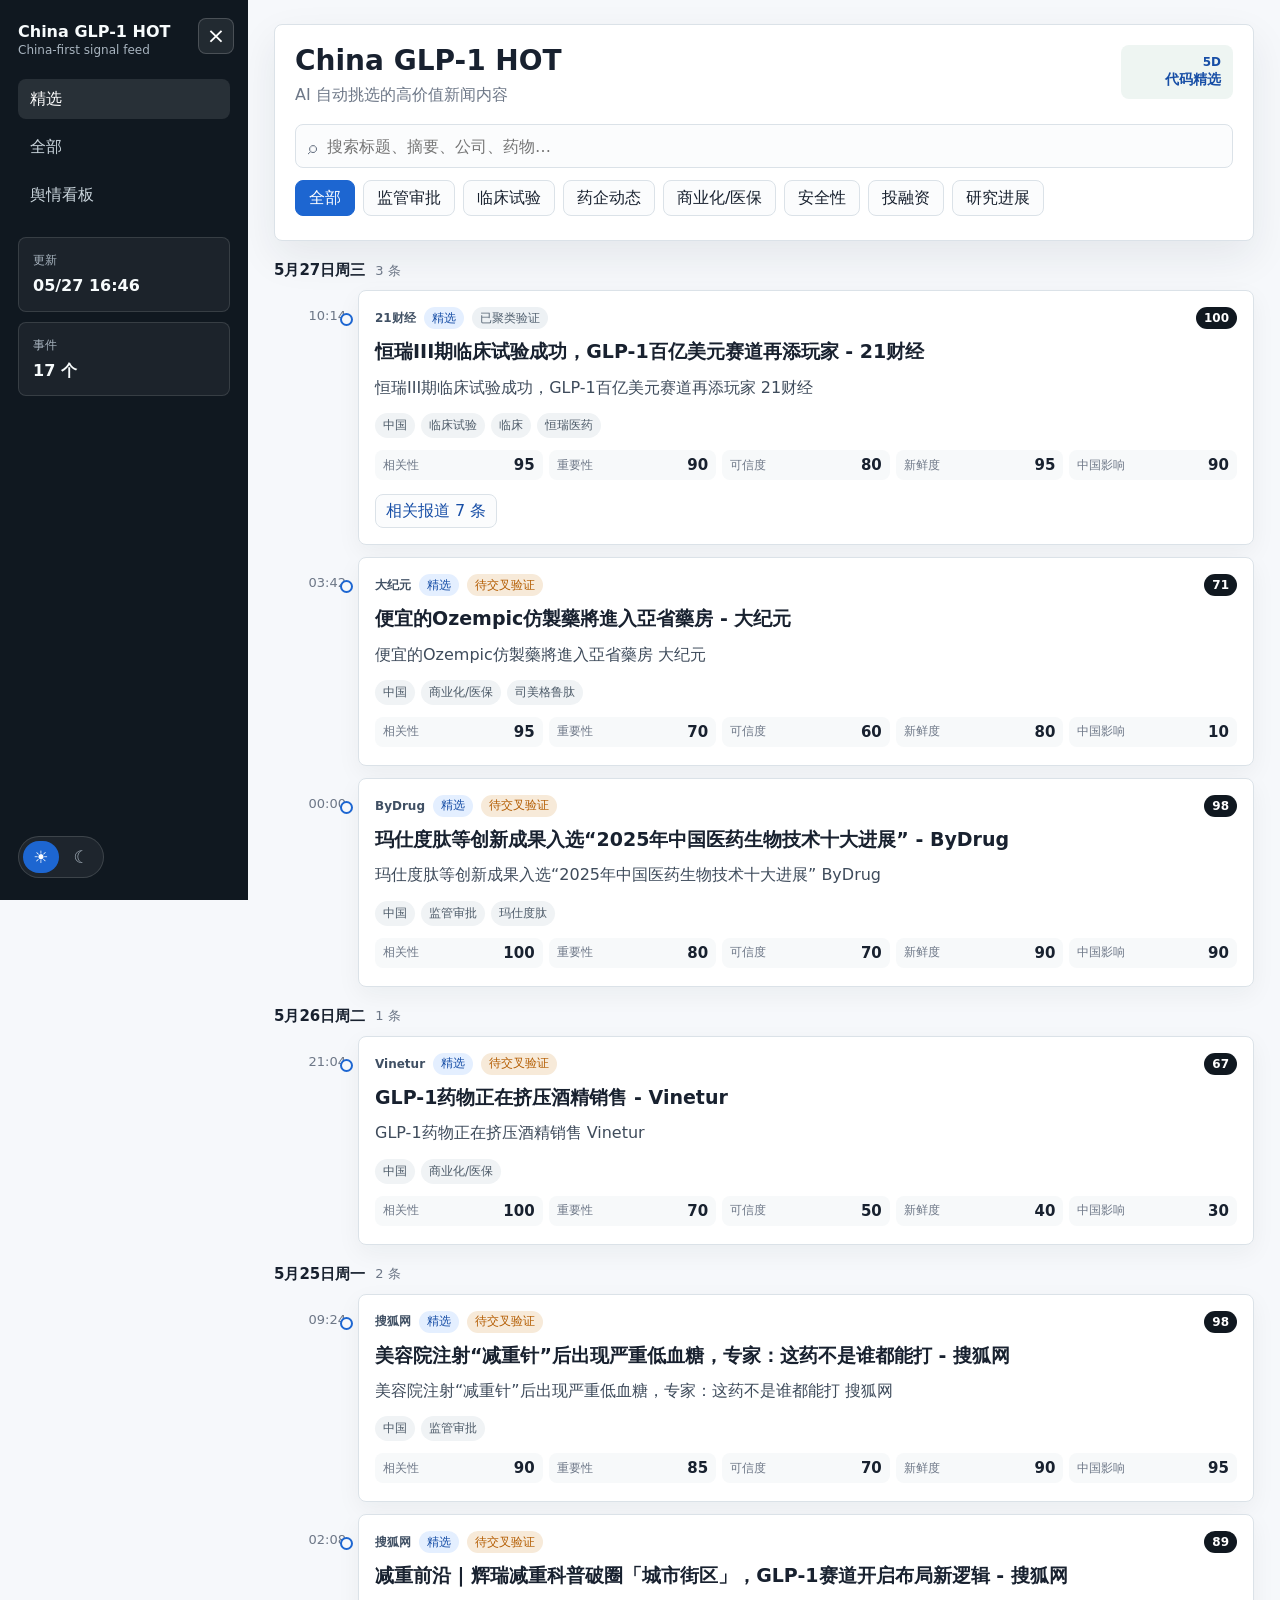
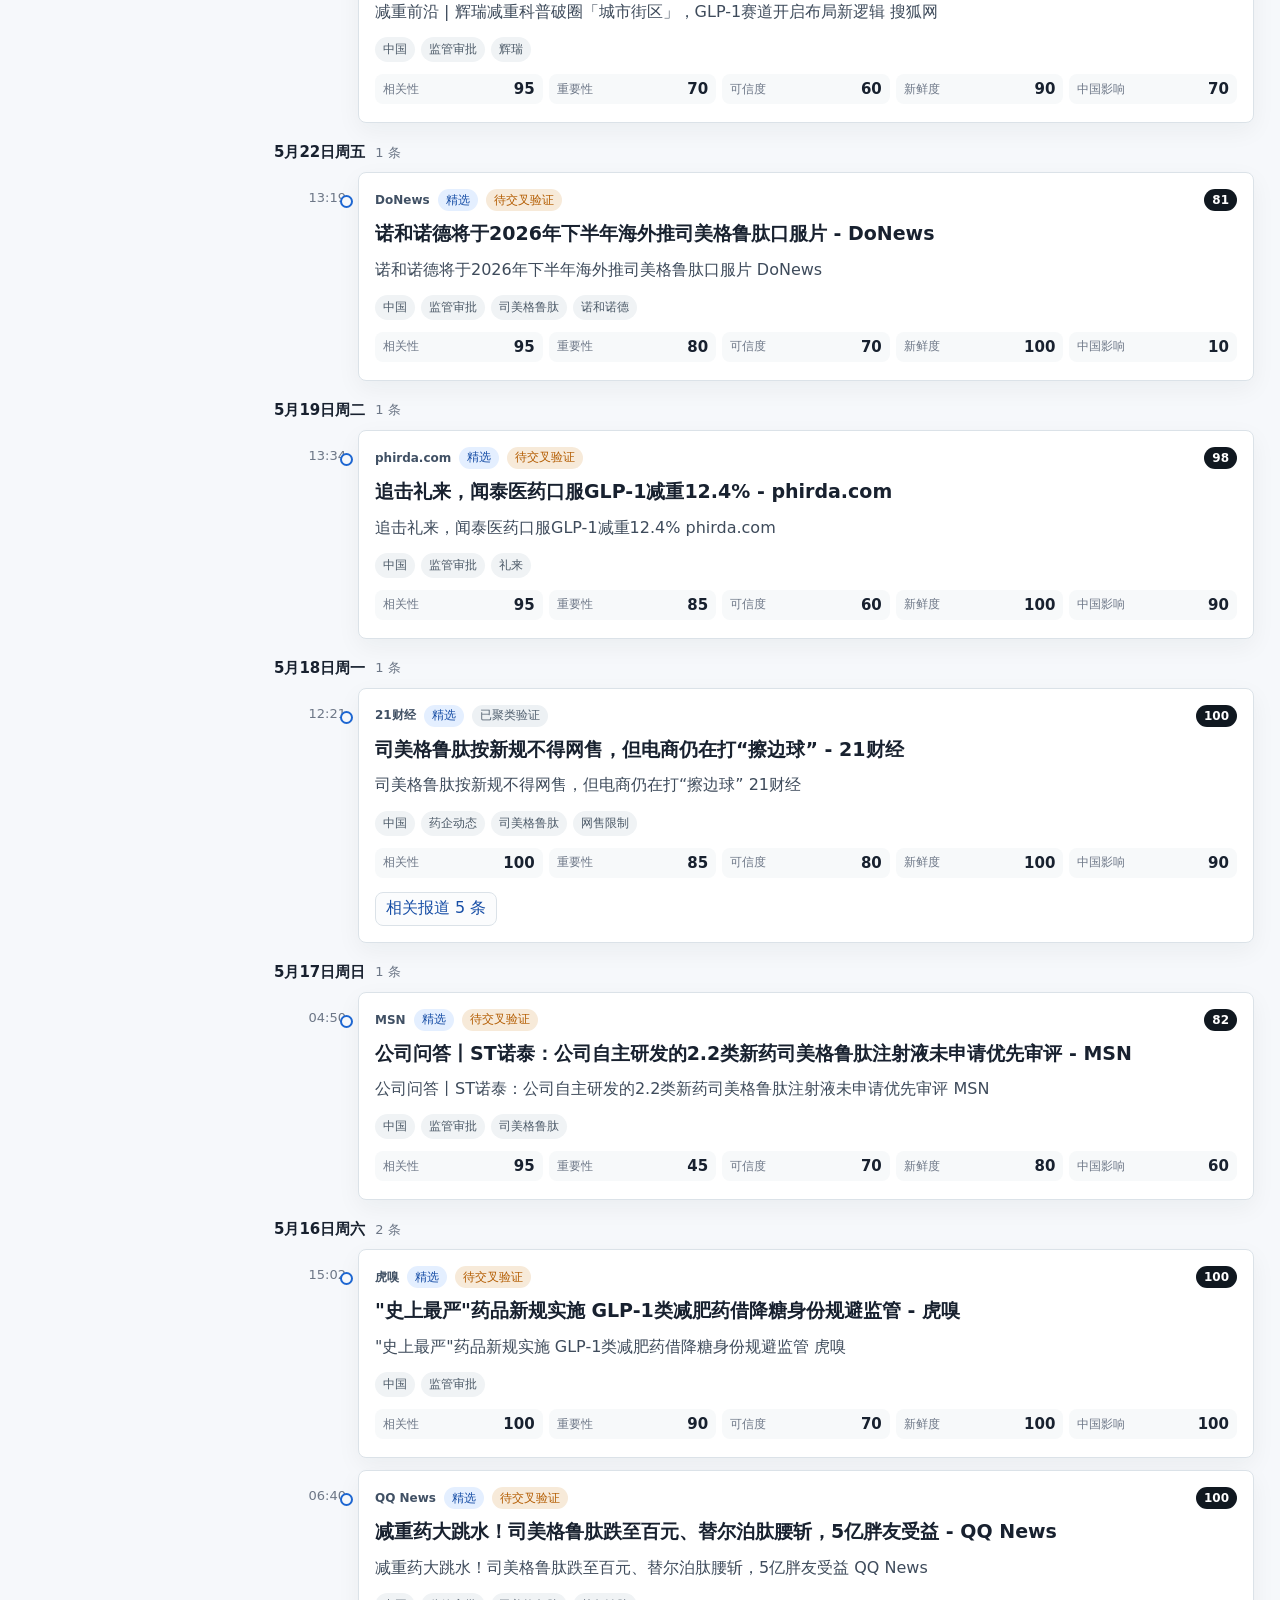
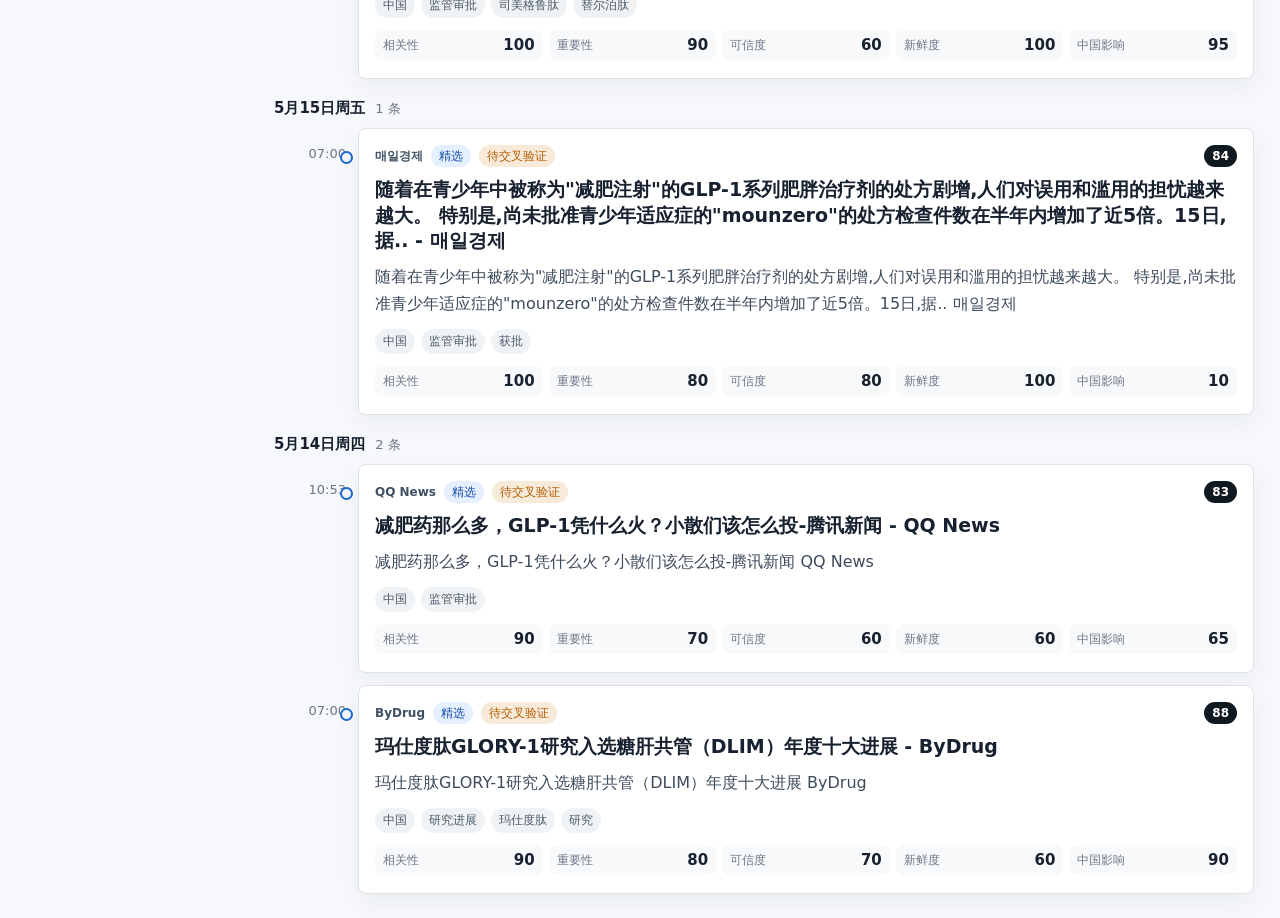
==== commit 001f1df6: "合并新闻页面4" ====
--- a/index.html
+++ b/index.html
@@ -6,7 +6,7 @@
     <meta name="theme-color" content="#f6f8fb" id="themeColor">
     <meta name="description" content="GLP-1 News 聚合中国 GLP-1 领域新闻，按五维评分、质量分和事件聚类呈现。">
     <title>China GLP-1 HOT</title>
-    <link rel="stylesheet" href="styles.css?v=20260528-blue">
+    <link rel="stylesheet" href="styles.css?v=20260528-mobilefix2">
   </head>
   <body>
     <div class="shell" id="appShell">
@@ -117,6 +117,6 @@
     </template>
 
     <div class="drawer-backdrop" aria-hidden="true"></div>
-    <script src="app.js?v=20260528-blue" defer></script>
+    <script src="app.js?v=20260528-mobilefix2" defer></script>
   </body>
 </html>
--- a/styles.css
+++ b/styles.css
@@ -37,6 +37,7 @@
   background: var(--bg);
   color: var(--text);
   font-family: Inter, ui-sans-serif, system-ui, -apple-system, BlinkMacSystemFont, "Segoe UI", sans-serif;
+  overflow-x: hidden;
 }
 
 a {
@@ -406,6 +407,7 @@
 
 .card-body {
   position: relative;
+  min-width: 0;
   padding: 16px;
   border: 1px solid var(--line);
   border-radius: 8px;
@@ -508,6 +510,7 @@
   font-weight: 800;
   line-height: 1.35;
   text-decoration: none;
+  overflow-wrap: anywhere;
 }
 
 .title:hover {
@@ -518,6 +521,7 @@
   margin: 9px 0 0;
   color: #3e4b5b;
   line-height: 1.7;
+  overflow-wrap: anywhere;
 }
 
 .tags {
@@ -564,6 +568,7 @@
 
 .score-cell span {
   display: inline;
+  min-width: 0;
   color: var(--muted);
   font-size: 12px;
   overflow: hidden;
@@ -644,6 +649,7 @@
 
   .main {
     padding: 12px;
+    overflow: hidden;
   }
 
   .topbar {
@@ -655,7 +661,7 @@
     justify-content: space-between;
     gap: 12px;
     margin: -12px -12px 12px;
-    padding: 10px 12px;
+    padding: calc(10px + env(safe-area-inset-top)) 12px 10px;
     min-height: 58px;
     border-bottom: 1px solid var(--line);
     background: rgba(246, 248, 251, 0.94);
@@ -671,6 +677,8 @@
     left: 50%;
     top: 50%;
     transform: translate(-50%, -50%);
+    max-width: calc(100% - 168px);
+    text-align: center;
   }
 
   .mobile-menu-toggle {
@@ -689,7 +697,9 @@
     left: 0;
     top: 0;
     z-index: 30;
-    width: 260px;
+    width: min(86vw, 340px);
+    max-width: calc(100vw - 44px);
+    padding-bottom: max(22px, env(safe-area-inset-bottom));
     display: flex;
     transform: translateX(-100%);
     box-shadow: 18px 0 40px rgba(16, 24, 32, 0.22);
@@ -734,6 +744,7 @@
 
   .toolbar {
     padding: 16px;
+    overflow: hidden;
   }
 
   .toolbar-head {
@@ -755,6 +766,7 @@
   .news-card {
     grid-template-columns: 1fr;
     gap: 6px;
+    min-width: 0;
   }
 
   .time {
@@ -771,12 +783,13 @@
   }
 
   .score-grid {
-    gap: 5px;
+    gap: 4px;
+    max-width: 100%;
   }
 
   .score-cell {
     flex: 0 0 auto;
-    min-width: 92px;
+    min-width: 70px;
   }
 }
 
@@ -789,7 +802,42 @@
     gap: 6px;
   }
 
+  .card-body {
+    padding: 14px 12px;
+  }
+
   .title {
     font-size: 17px;
   }
-}
+
+  .summary {
+    font-size: 14px;
+    line-height: 1.6;
+  }
+
+  .score-grid {
+    gap: 3px;
+    margin-right: -12px;
+    padding-right: 12px;
+  }
+
+  .score-cell {
+    min-width: 0;
+    flex: 1 1 0;
+    padding: 5px 5px;
+    gap: 4px;
+  }
+
+  .score-cell span {
+    font-size: 0;
+  }
+
+  .score-cell span::after {
+    content: attr(data-short);
+    font-size: 11px;
+  }
+
+  .score-cell strong {
+    font-size: 14px;
+  }
+}
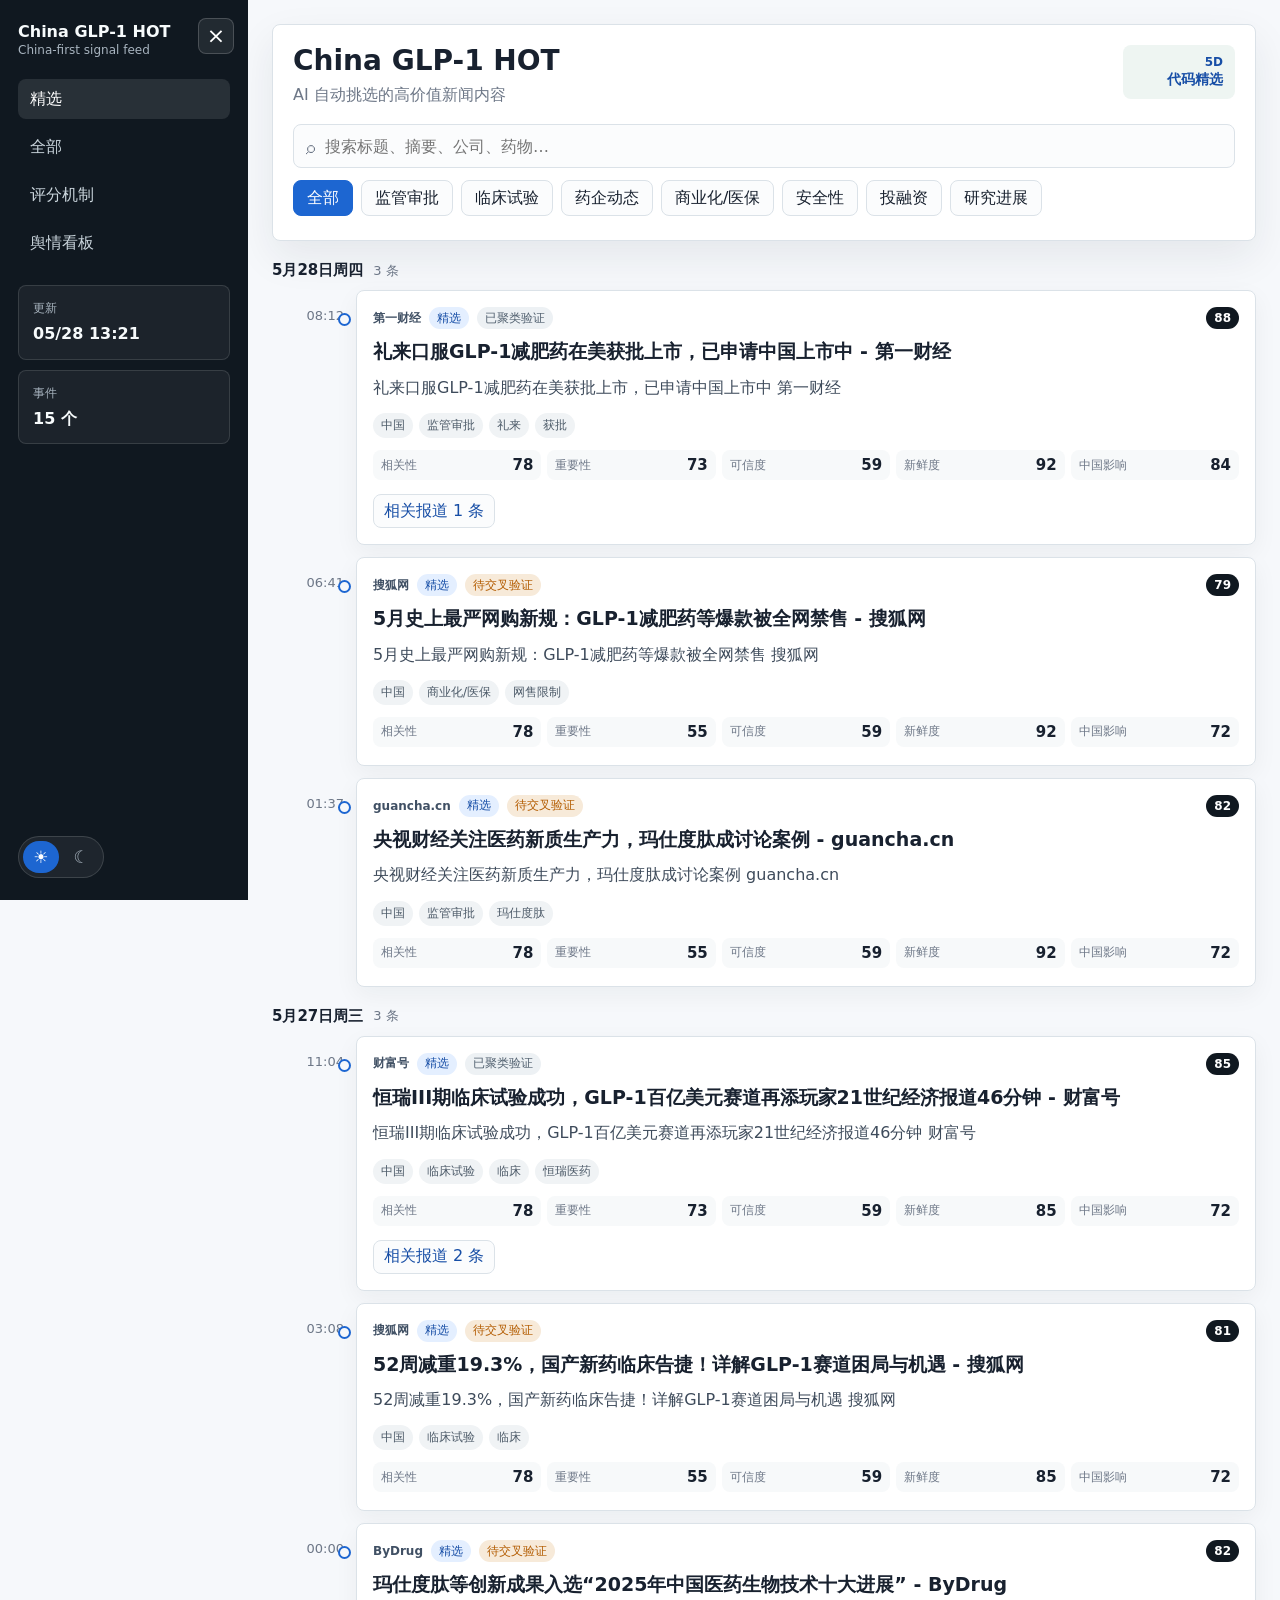
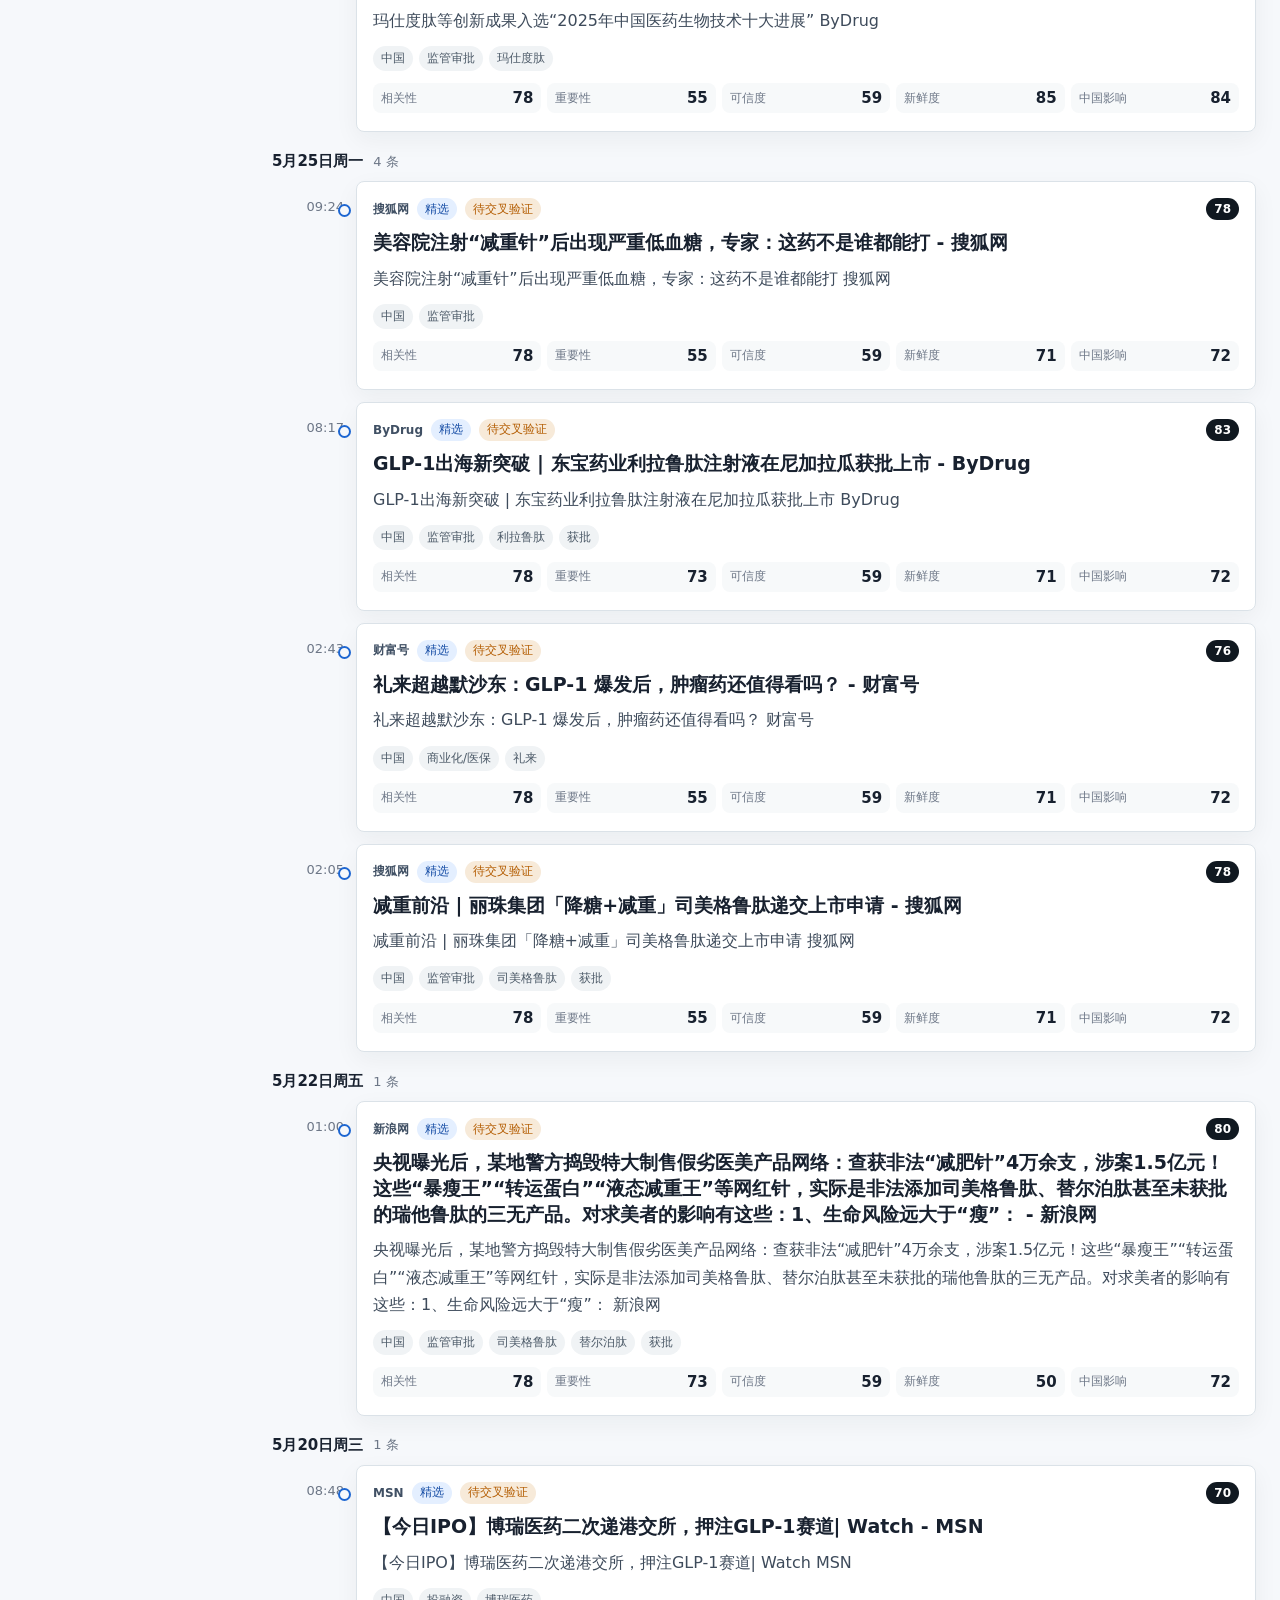
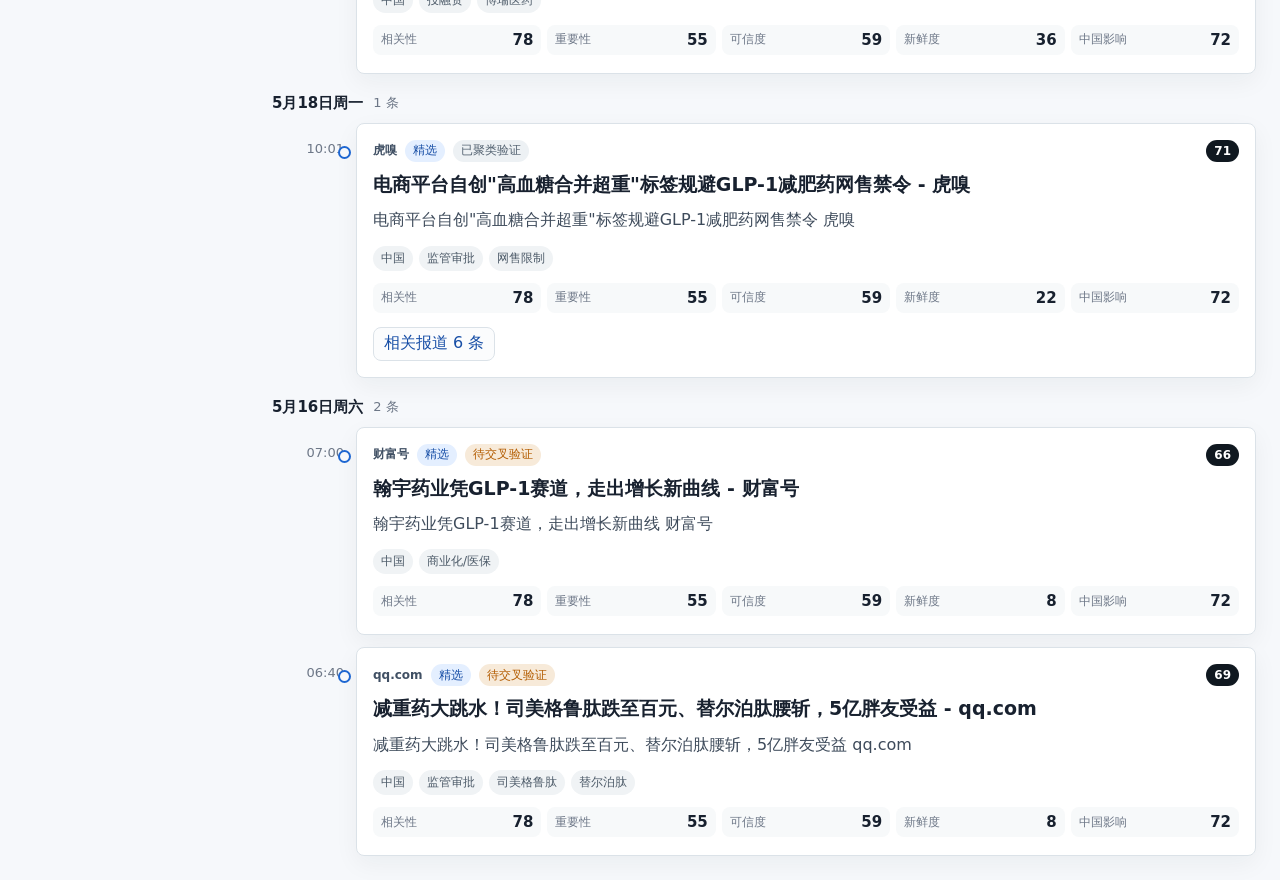
==== commit 51e2878d: "Document GLP-1 news system and refine clustering" ====
--- a/index.html
+++ b/index.html
@@ -6,7 +6,7 @@
     <meta name="theme-color" content="#f6f8fb" id="themeColor">
     <meta name="description" content="GLP-1 News 聚合中国 GLP-1 领域新闻，按五维评分、质量分和事件聚类呈现。">
     <title>China GLP-1 HOT</title>
-    <link rel="stylesheet" href="styles.css?v=20260528-mobilefix2">
+    <link rel="stylesheet" href="styles.css?v=20260528-docs">
   </head>
   <body>
     <div class="shell" id="appShell">
@@ -21,6 +21,7 @@
         <nav class="side-nav" aria-label="内容视图">
           <button class="side-link active" data-view="selected" data-short="精" type="button">精选</button>
           <button class="side-link" data-view="all" data-short="全" type="button">全部</button>
+          <a class="side-link module-link" href="scoring.html">评分机制</a>
           <a class="side-link module-link" href="dashboard.html">舆情看板</a>
         </nav>
         <div class="side-panel">
@@ -36,6 +37,7 @@
           <button class="theme-button" data-theme-choice="dark" type="button" aria-label="夜晚模式">☾</button>
         </div>
       </aside>
+      <button class="sidebar-restore" type="button" aria-label="展开菜单">☰</button>
 
       <main class="main">
         <header class="topbar">
@@ -117,6 +119,6 @@
     </template>
 
     <div class="drawer-backdrop" aria-hidden="true"></div>
-    <script src="app.js?v=20260528-mobilefix2" defer></script>
+    <script src="app.js?v=20260528-docs" defer></script>
   </body>
 </html>
--- a/styles.css
+++ b/styles.css
@@ -54,6 +54,7 @@
   min-height: 100vh;
   display: grid;
   grid-template-columns: 248px minmax(0, 1fr);
+  transition: grid-template-columns 180ms ease;
 }
 
 .sidebar {
@@ -105,6 +106,23 @@
   z-index: 2;
 }
 
+.sidebar-restore {
+  position: fixed;
+  top: 16px;
+  left: 16px;
+  z-index: 25;
+  width: 40px;
+  height: 40px;
+  display: none;
+  place-items: center;
+  border: 1px solid var(--line);
+  border-radius: 8px;
+  background: var(--surface);
+  color: var(--text);
+  box-shadow: var(--shadow);
+  cursor: pointer;
+}
+
 .brand,
 .mobile-brand {
   display: inline-flex;
@@ -237,8 +255,9 @@
 }
 
 .toolbar {
-  max-width: 980px;
-  margin: 0 auto 20px;
+  width: 100%;
+  max-width: none;
+  margin: 0 0 20px;
   padding: 20px;
   border: 1px solid var(--line);
   border-radius: 8px;
@@ -361,8 +380,9 @@
 }
 
 .timeline {
-  max-width: 980px;
-  margin: 0 auto;
+  width: 100%;
+  max-width: none;
+  margin: 0;
 }
 
 .day {
@@ -620,9 +640,80 @@
   color: var(--muted);
 }
 
+.method-main {
+  display: grid;
+  gap: 18px;
+  align-content: start;
+}
+
+.method-hero,
+.method-block {
+  border: 1px solid var(--line);
+  border-radius: 8px;
+  background: var(--surface);
+  box-shadow: var(--shadow);
+}
+
+.method-hero {
+  padding: 24px;
+}
+
+.method-hero h1 {
+  display: block;
+  margin-top: 12px;
+}
+
+.method-hero p,
+.method-block p,
+.method-block li {
+  color: var(--muted);
+  line-height: 1.7;
+}
+
+.back-link {
+  display: inline-flex;
+  min-height: 34px;
+  align-items: center;
+  padding: 0 10px;
+  border: 1px solid var(--line);
+  border-radius: 8px;
+  color: var(--accent-strong);
+  text-decoration: none;
+}
+
+.method-grid {
+  display: grid;
+  grid-template-columns: repeat(2, minmax(0, 1fr));
+  gap: 14px;
+}
+
+.method-block {
+  padding: 20px;
+}
+
+.method-block h2 {
+  margin: 0 0 10px;
+  font-size: 18px;
+}
+
+.method-block ul {
+  margin: 10px 0 0;
+  padding-left: 20px;
+}
+
+.formula {
+  margin: 12px 0;
+  padding: 12px;
+  border-radius: 8px;
+  background: var(--accent-soft);
+  color: var(--accent-strong);
+  font-weight: 800;
+  line-height: 1.6;
+}
+
 .empty {
-  max-width: 980px;
-  margin: 20px auto;
+  max-width: none;
+  margin: 20px 0;
   padding: 24px;
   border: 1px solid var(--line);
   border-radius: 8px;
@@ -638,12 +729,31 @@
   color: var(--muted);
 }
 
+@media (min-width: 861px) {
+  .shell.sidebar-collapsed {
+    grid-template-columns: 0 minmax(0, 1fr);
+  }
+
+  .shell.sidebar-collapsed .sidebar {
+    transform: translateX(-100%);
+    pointer-events: none;
+  }
+
+  .shell.sidebar-collapsed .sidebar-restore {
+    display: grid;
+  }
+}
+
 @media (max-width: 860px) {
   .shell {
     display: block;
   }
 
   .sidebar {
+    display: none;
+  }
+
+  .sidebar-restore {
     display: none;
   }
 
@@ -791,6 +901,10 @@
     flex: 0 0 auto;
     min-width: 70px;
   }
+
+  .method-grid {
+    grid-template-columns: 1fr;
+  }
 }
 
 @media (max-width: 440px) {
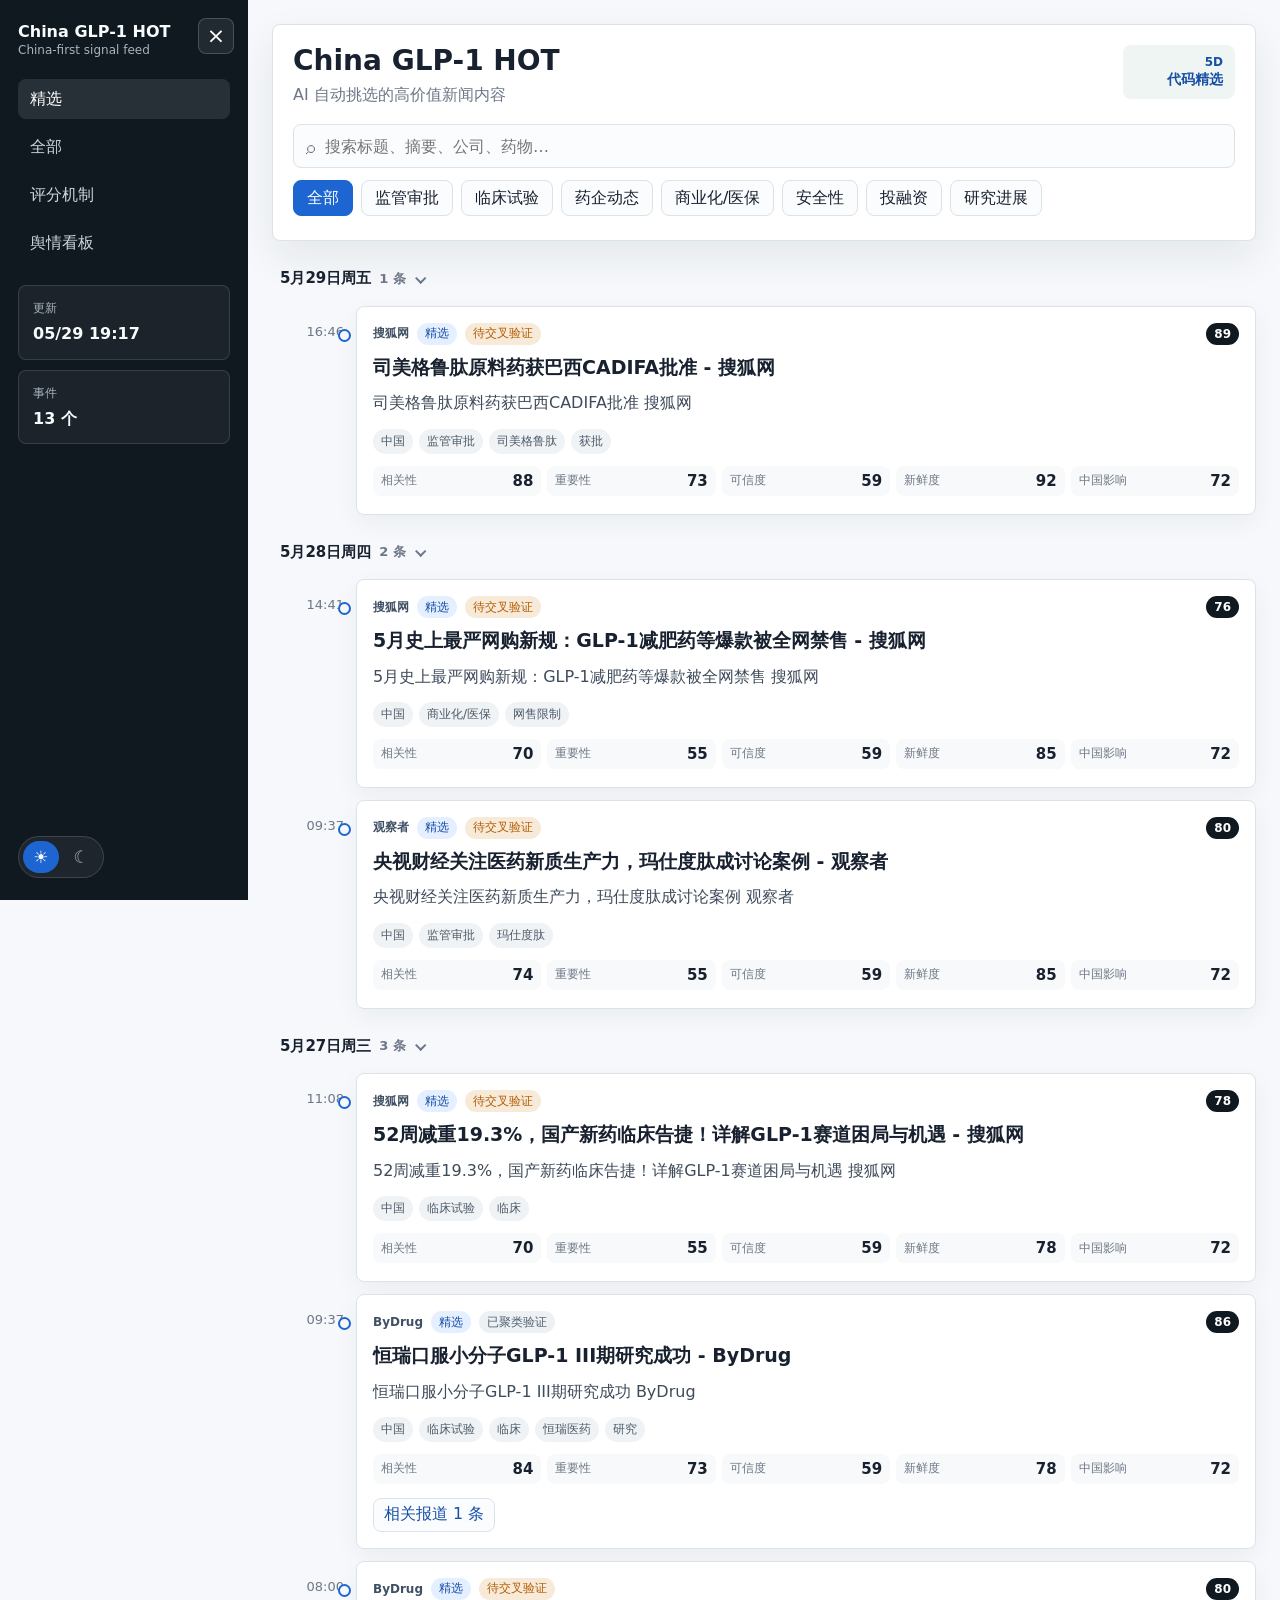
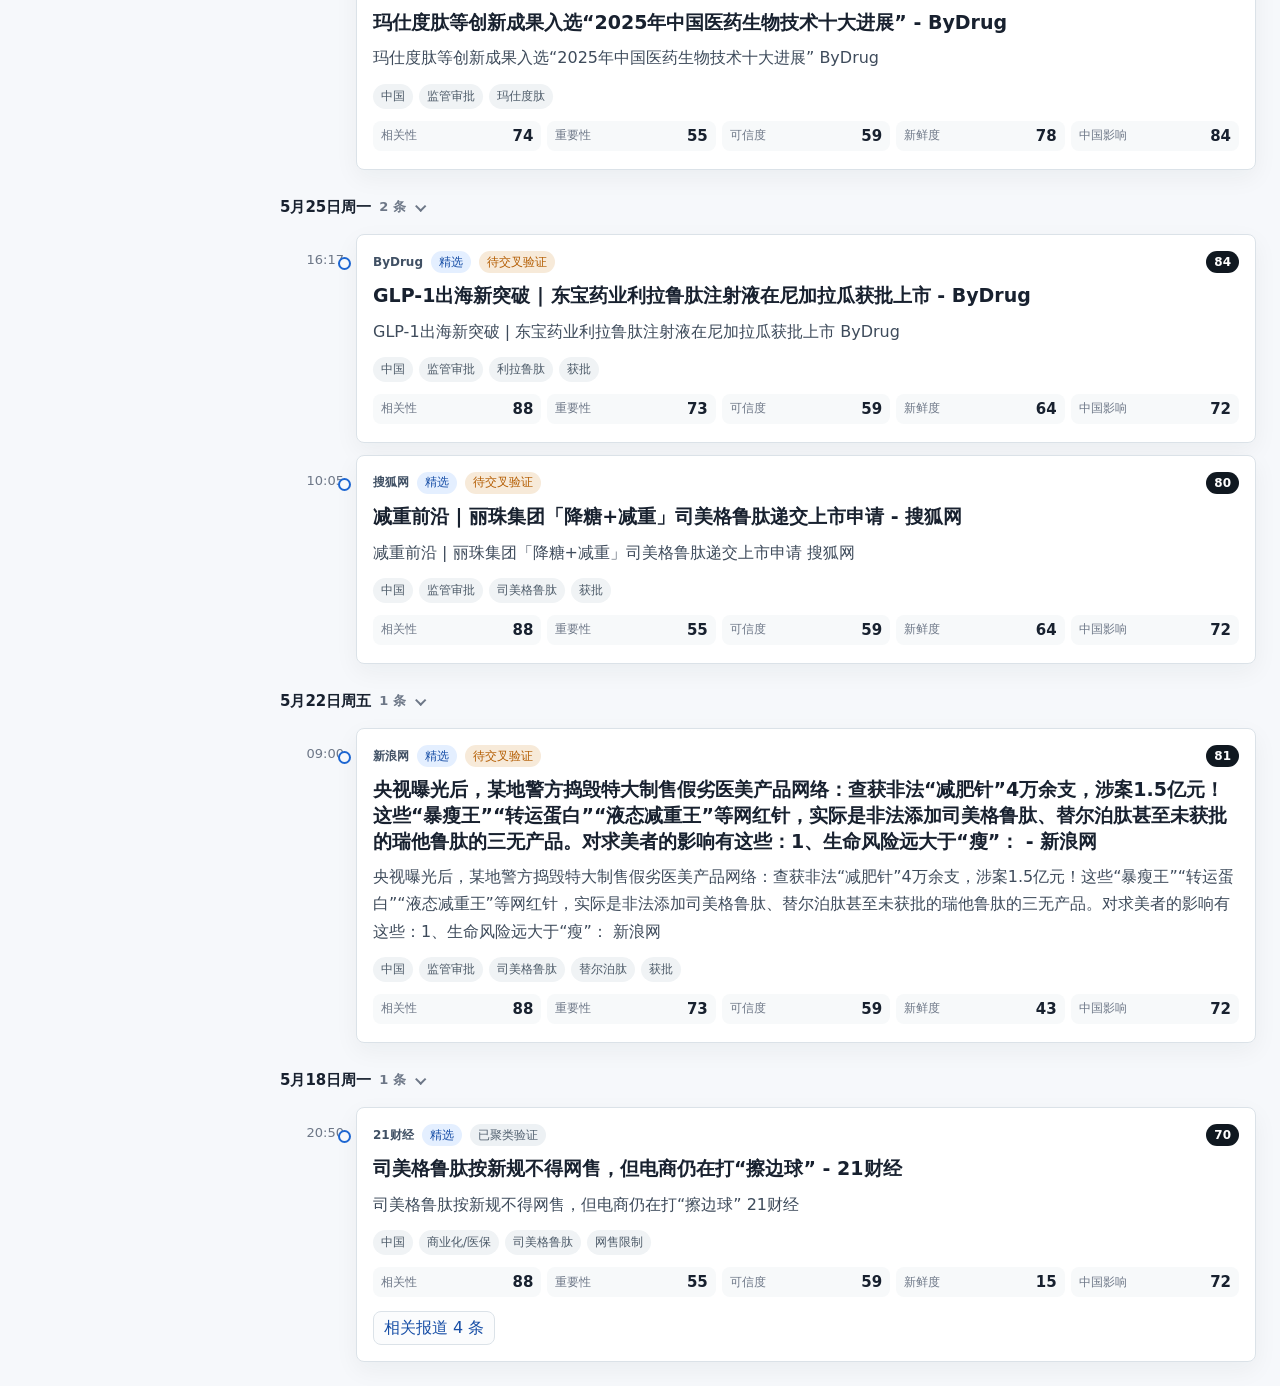
==== commit ab377504: "Add collapsible daily timeline sections" ====
--- a/index.html
+++ b/index.html
@@ -91,8 +91,13 @@
     <template id="dayTemplate">
       <section class="day">
         <div class="day-head">
-          <h2></h2>
-          <span></span>
+          <h2>
+            <button class="day-toggle" type="button">
+              <span class="day-title"></span>
+              <span class="day-count"></span>
+              <span class="day-chevron" aria-hidden="true"></span>
+            </button>
+          </h2>
         </div>
         <div class="day-items"></div>
       </section>
@@ -119,6 +124,6 @@
     </template>
 
     <div class="drawer-backdrop" aria-hidden="true"></div>
-    <script src="app.js?v=20260528-docs" defer></script>
+    <script src="app.js?v=20260529-day-collapse" defer></script>
   </body>
 </html>
--- a/styles.css
+++ b/styles.css
@@ -398,12 +398,56 @@
 
 .day-head h2 {
   margin: 0;
+}
+
+.day-toggle {
+  display: inline-flex;
+  min-height: 34px;
+  align-items: center;
+  gap: 8px;
+  margin: 0;
+  padding: 0 8px;
+  border: 0;
+  border-radius: 8px;
+  background: transparent;
+  color: var(--text);
+  cursor: pointer;
+  font: inherit;
+  text-align: left;
+}
+
+.day-toggle:hover {
+  background: var(--accent-soft);
+}
+
+.day-toggle:focus-visible {
+  outline: 2px solid var(--accent);
+  outline-offset: 2px;
+}
+
+.day-title {
   font-size: 15px;
-}
-
-.day-head span {
+  font-weight: 800;
+}
+
+.day-count {
   color: var(--muted);
   font-size: 13px;
+  font-weight: 600;
+}
+
+.day-chevron {
+  width: 8px;
+  height: 8px;
+  margin-left: 2px;
+  border-right: 2px solid var(--muted);
+  border-bottom: 2px solid var(--muted);
+  transform: rotate(45deg) translateY(-1px);
+  transition: transform 160ms ease;
+}
+
+.day.collapsed .day-chevron {
+  transform: rotate(-45deg) translateY(1px);
 }
 
 .day-items {
@@ -687,6 +731,10 @@
   gap: 14px;
 }
 
+.method-wide {
+  overflow: hidden;
+}
+
 .method-block {
   padding: 20px;
 }
@@ -699,6 +747,48 @@
 .method-block ul {
   margin: 10px 0 0;
   padding-left: 20px;
+}
+
+.method-table-wrap {
+  width: 100%;
+  overflow-x: auto;
+  scrollbar-width: thin;
+}
+
+.method-table {
+  width: 100%;
+  min-width: 680px;
+  border-collapse: collapse;
+  font-size: 14px;
+  line-height: 1.55;
+}
+
+.method-table th,
+.method-table td {
+  padding: 10px 12px;
+  border-bottom: 1px solid var(--line);
+  text-align: left;
+  vertical-align: top;
+}
+
+.method-table th {
+  color: var(--text);
+  background: var(--accent-soft);
+  font-weight: 800;
+}
+
+.method-table td {
+  color: var(--muted);
+}
+
+.method-table td:first-child {
+  color: var(--text);
+  font-weight: 800;
+  white-space: nowrap;
+}
+
+.compact-table {
+  min-width: 480px;
 }
 
 .formula {
@@ -873,6 +963,16 @@
     grid-template-columns: 1fr;
   }
 
+  .category-strip {
+    gap: 7px;
+  }
+
+  .category-chip {
+    min-height: 32px;
+    padding: 0 11px;
+    font-size: 14px;
+  }
+
   .news-card {
     grid-template-columns: 1fr;
     gap: 6px;
@@ -902,8 +1002,158 @@
     min-width: 70px;
   }
 
+  .related-toggle {
+    min-height: 32px;
+    padding: 0 9px;
+    font-size: 14px;
+  }
+
+  .related-item a {
+    font-size: 15px;
+    line-height: 1.45;
+  }
+
+  .related-item small {
+    font-size: 13px;
+  }
+
   .method-grid {
     grid-template-columns: 1fr;
+  }
+}
+
+@media (max-width: 620px) {
+  .method-main {
+    gap: 12px;
+  }
+
+  .method-hero,
+  .method-block {
+    padding: 16px;
+  }
+
+  .method-hero h1 {
+    font-size: 24px;
+  }
+
+  .method-block h2 {
+    font-size: 17px;
+  }
+
+  .method-hero p,
+  .method-block p,
+  .method-block li {
+    font-size: 14px;
+    line-height: 1.6;
+  }
+
+  .method-table-wrap {
+    overflow-x: visible;
+  }
+
+  .method-table,
+  .compact-table {
+    display: block;
+    min-width: 0;
+    font-size: 13px;
+    line-height: 1.45;
+  }
+
+  .method-table thead {
+    display: none;
+  }
+
+  .method-table tbody,
+  .method-table tr,
+  .method-table td {
+    display: block;
+  }
+
+  .method-table tr {
+    padding: 10px 0;
+    border-bottom: 1px solid var(--line);
+  }
+
+  .method-table tr:last-child {
+    border-bottom: 0;
+  }
+
+  .method-table td {
+    display: grid;
+    grid-template-columns: 76px minmax(0, 1fr);
+    gap: 10px;
+    padding: 4px 0;
+    border-bottom: 0;
+    white-space: normal;
+  }
+
+  .method-table td::before {
+    color: var(--muted);
+    font-weight: 700;
+  }
+
+  .method-table td:first-child {
+    white-space: normal;
+  }
+
+  .score-dimension-table td:nth-child(1)::before {
+    content: "维度";
+  }
+
+  .score-dimension-table td:nth-child(2)::before {
+    content: "权重";
+  }
+
+  .score-dimension-table td:nth-child(3)::before {
+    content: "判断";
+  }
+
+  .score-dimension-table td:nth-child(4)::before {
+    content: "用途";
+  }
+
+  .relevance-band-table td:nth-child(1)::before {
+    content: "分档";
+  }
+
+  .relevance-band-table td:nth-child(2)::before {
+    content: "定义";
+  }
+
+  .relevance-band-table td:nth-child(3)::before {
+    content: "示例";
+  }
+
+  .source-rule-table td:nth-child(1)::before {
+    content: "来源";
+  }
+
+  .source-rule-table td:nth-child(2)::before {
+    content: "说明";
+  }
+
+  .source-rule-table td:nth-child(3)::before {
+    content: "加分";
+  }
+
+  .source-rule-table td:nth-child(4)::before {
+    content: "精选";
+  }
+
+  .source-rule-table td:nth-child(5)::before {
+    content: "优先";
+  }
+
+  .category-threshold-table td:nth-child(1)::before {
+    content: "主题";
+  }
+
+  .category-threshold-table td:nth-child(2)::before {
+    content: "代码";
+  }
+
+  .category-threshold-table td:nth-child(3)::before {
+    content: "门槛";
   }
 }
 
@@ -927,6 +1177,16 @@
   .summary {
     font-size: 14px;
     line-height: 1.6;
+  }
+
+  .category-strip {
+    gap: 6px;
+  }
+
+  .category-chip {
+    min-height: 30px;
+    padding: 0 10px;
+    font-size: 13px;
   }
 
   .score-grid {
@@ -954,4 +1214,29 @@
   .score-cell strong {
     font-size: 14px;
   }
-}
+
+  .related-toggle {
+    min-height: 30px;
+    padding: 0 8px;
+    font-size: 13px;
+  }
+
+  .related-list {
+    margin-top: 8px;
+    padding-top: 8px;
+  }
+
+  .related-item {
+    gap: 3px;
+    padding: 7px 0;
+  }
+
+  .related-item a {
+    font-size: 14px;
+    line-height: 1.45;
+  }
+
+  .related-item small {
+    font-size: 12px;
+  }
+}
